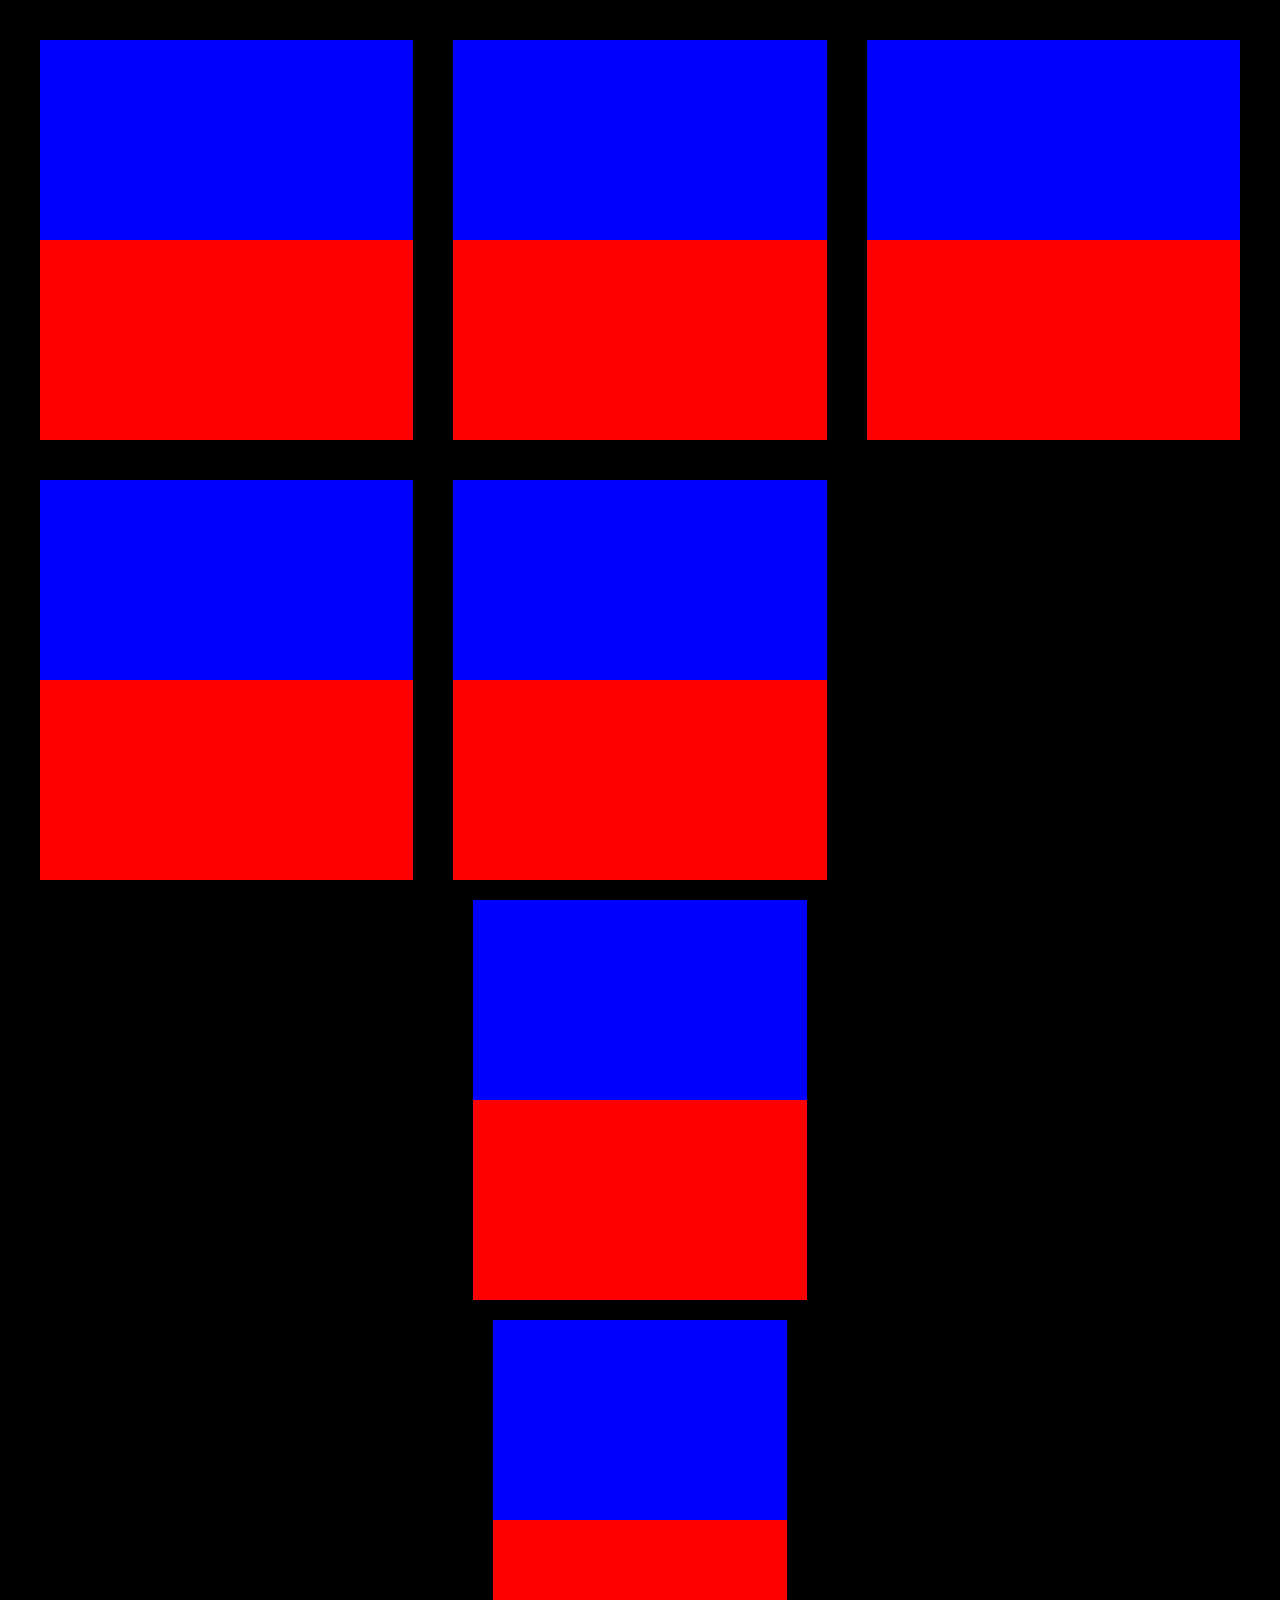
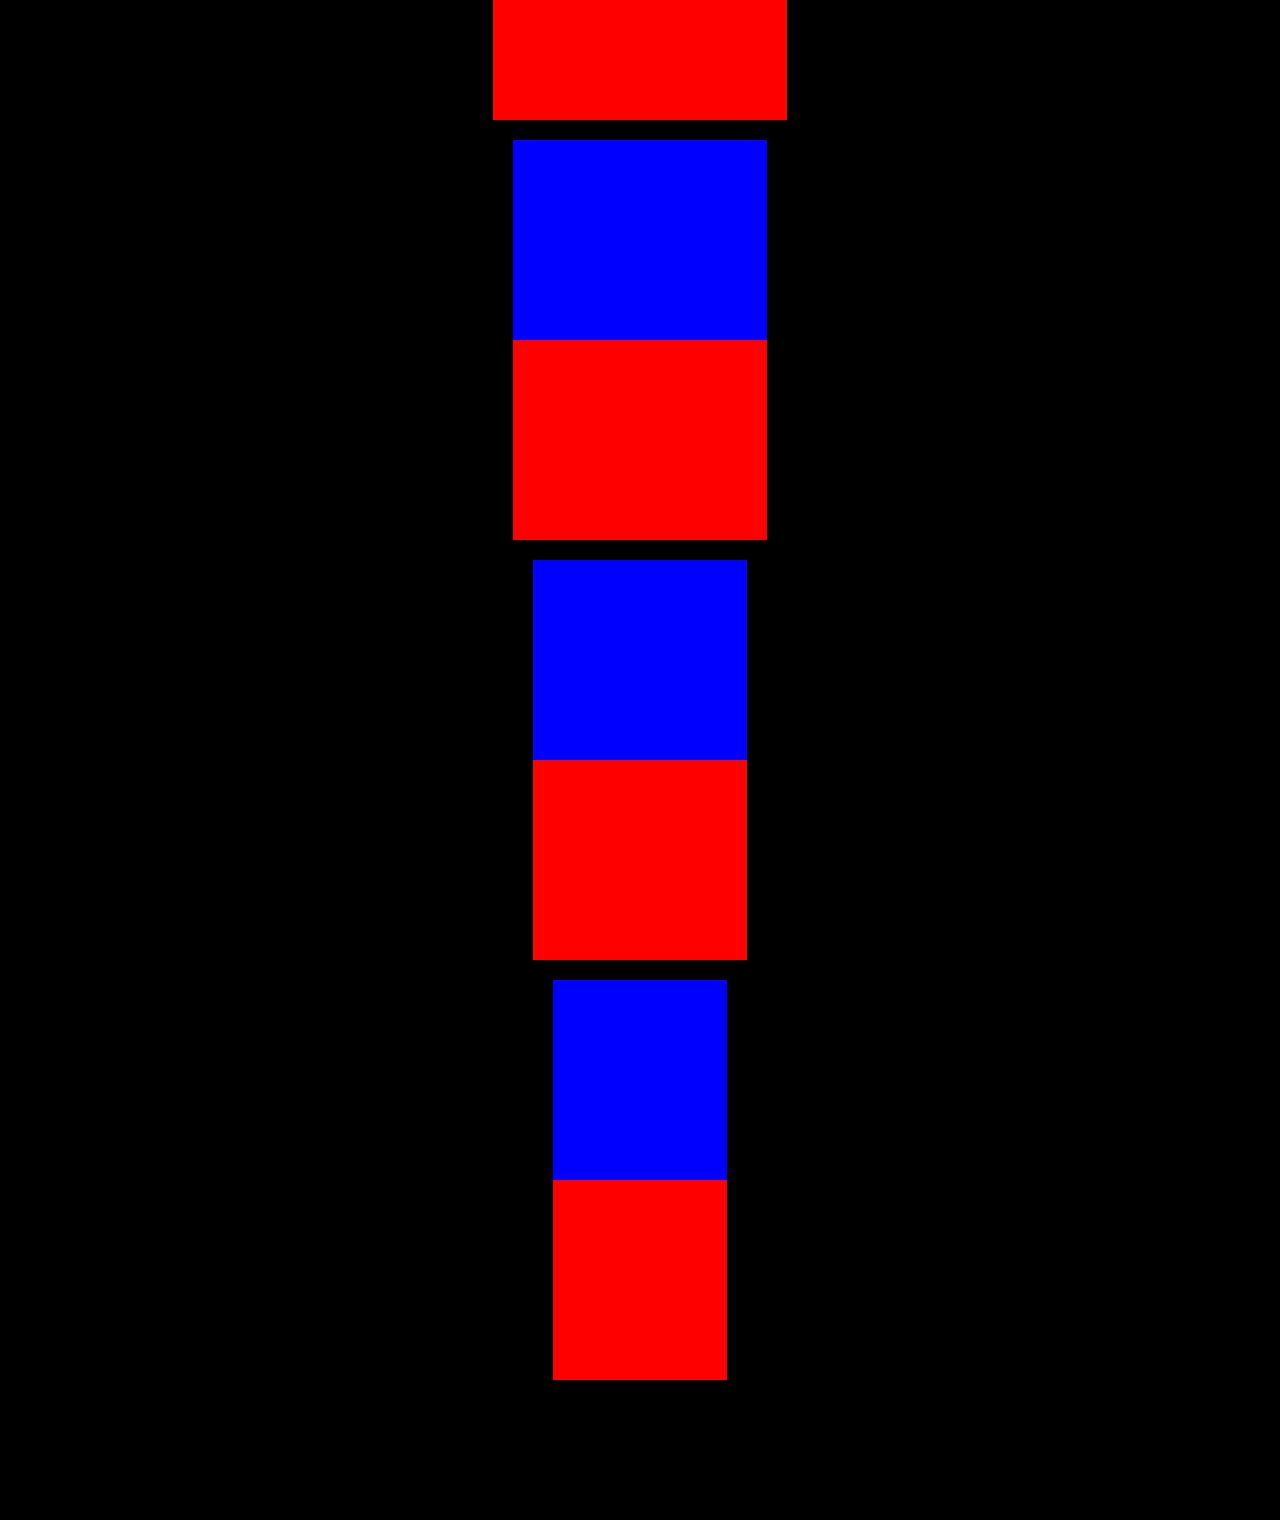
==== index copy.html @ bfc435d6 "new" ====
<!DOCTYPE html>
<html lang="en-US">
<head>
    <meta charset="UTF-8">
    <meta name="viewport" content="width-device-width, initial-scale-1.0">
    <meta https-equiv="X-UA-Compatible" content="ie-edge">

    <link rel="stylesheet" href="./style.css">

<title>FilmStrip</title>

<script type="text/javascript"> src=""</script>
<script type="text/javascript"> src="./script.js" defer</script>
</head>

<body>
  <div class="main-container">
    <div class="grid-item">
            <div class="scene-before">
                <div class="height"></div>
            </div>
            <div class="scene-after">
                <div class="height"></div>
            </div>
    </div>
    <div class="grid-item">
            <div class="scene-before">
                <div class="height"></div>
            </div>
            <div class="scene-after">
                <div class="height"></div>
            </div>
    </div>

    <div class="grid-item">
        <div class="scene-before">
            <div class="height"></div>
        </div>
        <div class="scene-after">
            <div class="height"></div>
        </div>
</div>

<div class="grid-item">
    <div class="scene-before">
        <div class="height"></div>
    </div>
    <div class="scene-after">
        <div class="height"></div>
    </div>
</div>

<div class="grid-item">
    <div class="scene-before">
        <div class="height"></div>
    </div>
    <div class="scene-after">
        <div class="height"></div>
    </div>

    <div class="grid-item">
        <div class="scene-before">
            <div class="height"></div>
        </div>
        <div class="scene-after">
            <div class="height"></div>
        </div>

        <div class="grid-item">
            <div class="scene-before">
                <div class="height"></div>
            </div>
            <div class="scene-after">
                <div class="height"></div>
            </div>

            <div class="grid-item">
                <div class="scene-before">
                    <div class="height"></div>
                </div>
                <div class="scene-after">
                    <div class="height"></div>
                </div>

                <div class="grid-item">
                    <div class="scene-before">
                        <div class="height"></div>
                    </div>
                    <div class="scene-after">
                        <div class="height"></div>
                    </div>

                    <div class="grid-item">
                        <div class="scene-before">
                            <div class="height"></div>
                        </div>
                        <div class="scene-after">
                            <div class="height"></div>
                        </div>
  </div>
   


   
    </body>
    </html>
---- style.css ----
*{
    margin: 0;
    padding: 0;
    box-sizing: border-box;
}

body {
    background-color: white;
    height: 100%;
    font-size: 1.6rem; 

    }
    
    @font-face {
    font-family: "Neue Haas Black";
    src: url('./fonts/neue-haas/NHaasGroteskDSPro-95Blk.woff') format('woff'),
         url('./fonts/neue-haas/NHaasGroteskDSPro-95Blk.woff2') format('woff2');
    font-weight: 400;
    font-style: normal;
    font-display: swap;
    }

html{
    font-size: 10px;
    font-family: 'Courier New', Courier, monospace;
}

.main-container{
    background-color: black;
    height: 100%;
    width: 100%;
    display: grid;
    padding: 20px;
    grid-template-columns: repeat(auto-fit, minmax(186px, 1fr));
}

.grid-item{
    grid-column: span 2;
    
    overflow: auto;
    padding: 20px;
}

.scene-before{
    padding: 20px;
    display: grid;
    grid-template-rows: 1fr 1fr;
    background-color: blue;
}

.scene-after{
    padding: 20px;
    display: grid;
    grid-template-rows: 1fr 1fr;
    background-color: red;
}

.scene-after,
.scene-before{
    height: 20rem;
}

.height{
    height: 50vh;
}

.one{
    background-color: blue;
    overflow: auto;
    height: 50 vh;
}

.two{
    background-color: red;
    overflow: auto;
}
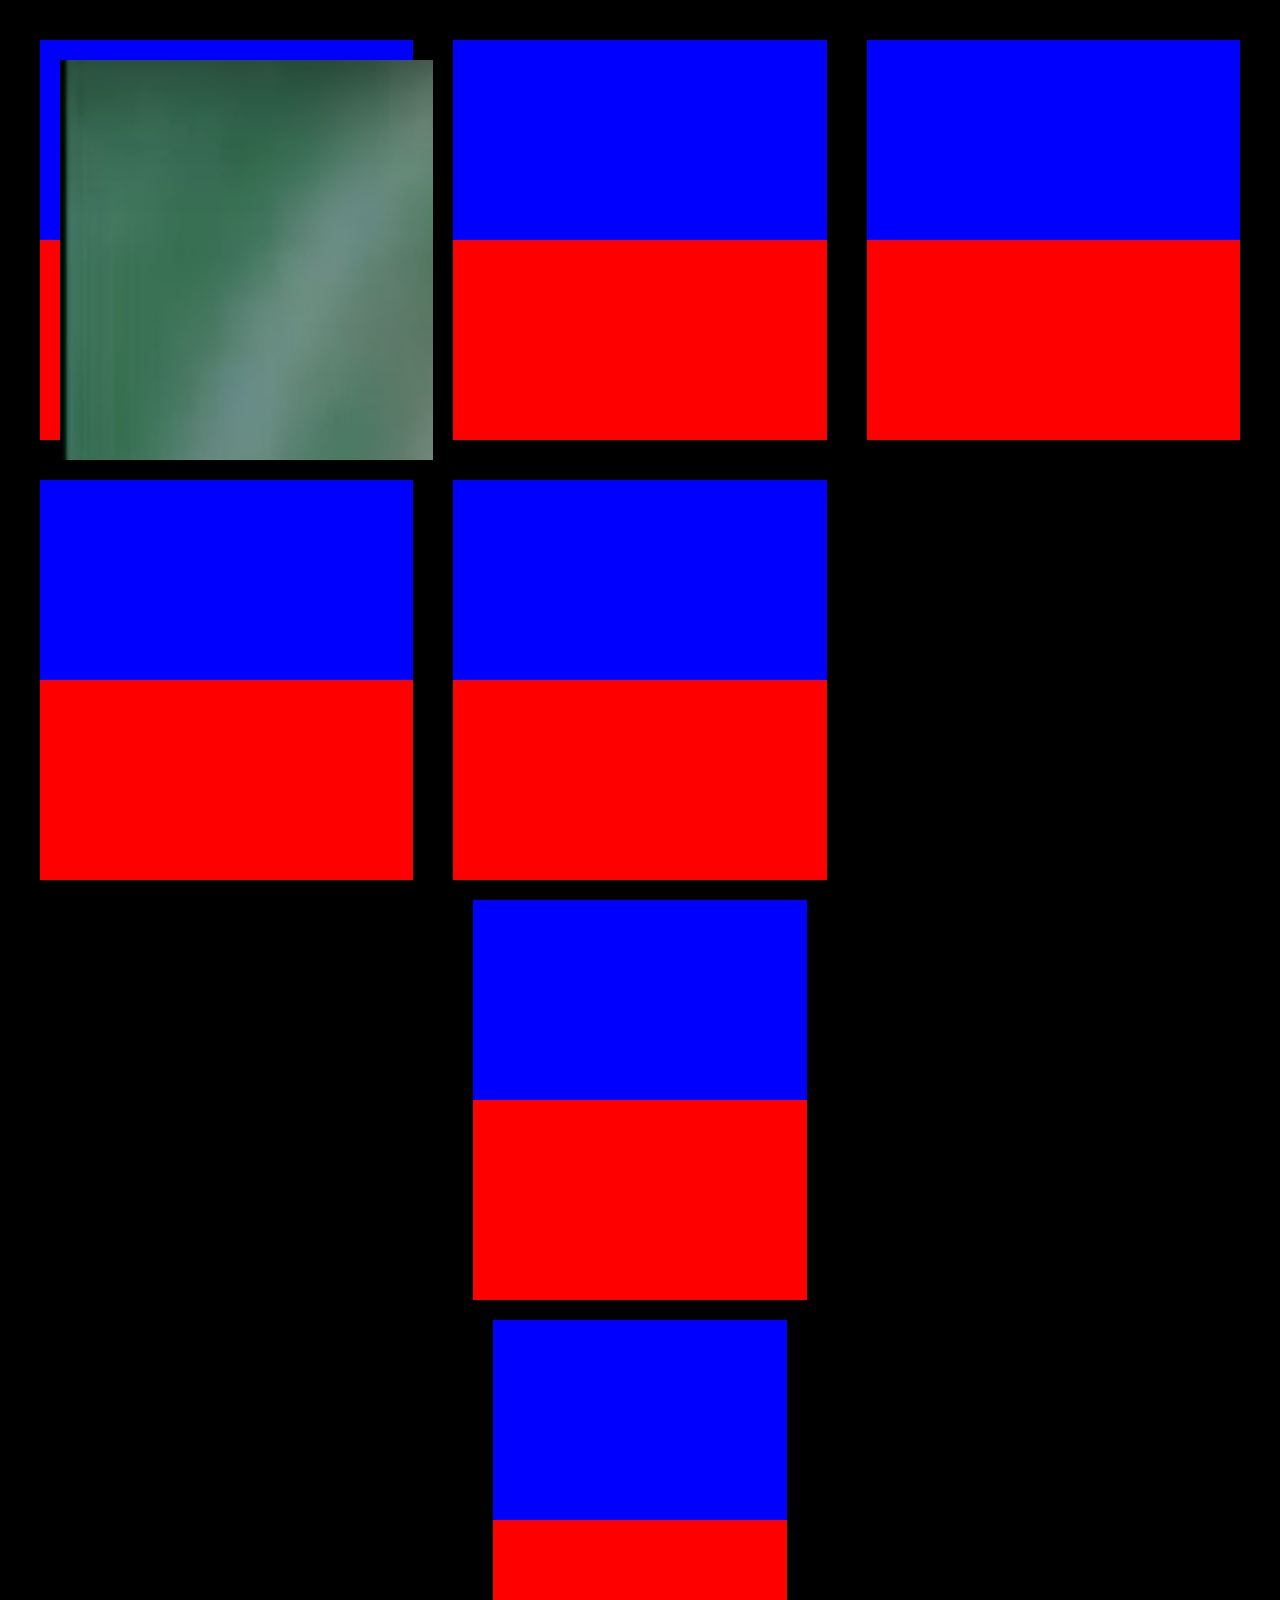
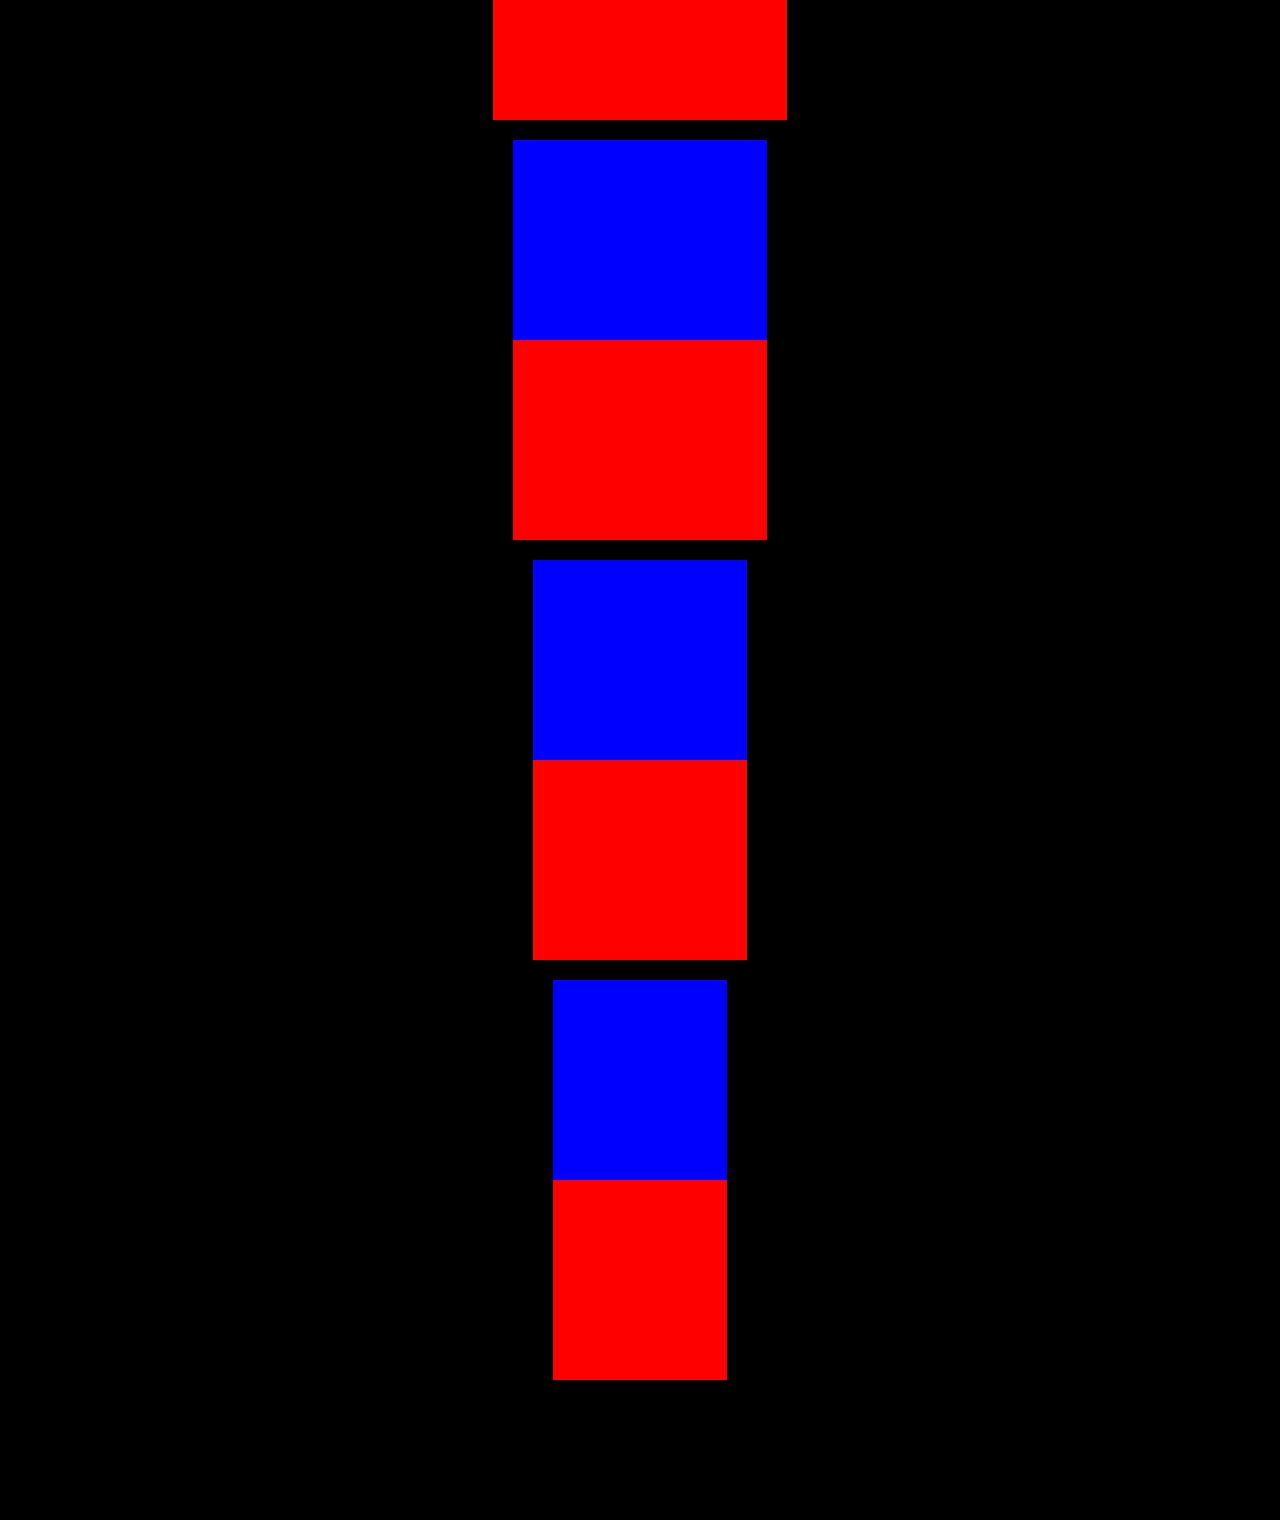
==== commit 6b25f495: "push" ====
--- a/index copy.html
+++ b/index copy.html
@@ -17,7 +17,7 @@
   <div class="main-container">
     <div class="grid-item">
             <div class="scene-before">
-                <div class="height"></div>
+                <div class="height"> <img src="scene.png"></div>
             </div>
             <div class="scene-after">
                 <div class="height"></div>
--- a/style.css
+++ b/style.css
@@ -64,13 +64,6 @@
     height: 50vh;
 }
 
-.one{
-    background-color: blue;
-    overflow: auto;
-    height: 50 vh;
+img{
+    display: inline-block;
 }
-
-.two{
-    background-color: red;
-    overflow: auto;
-}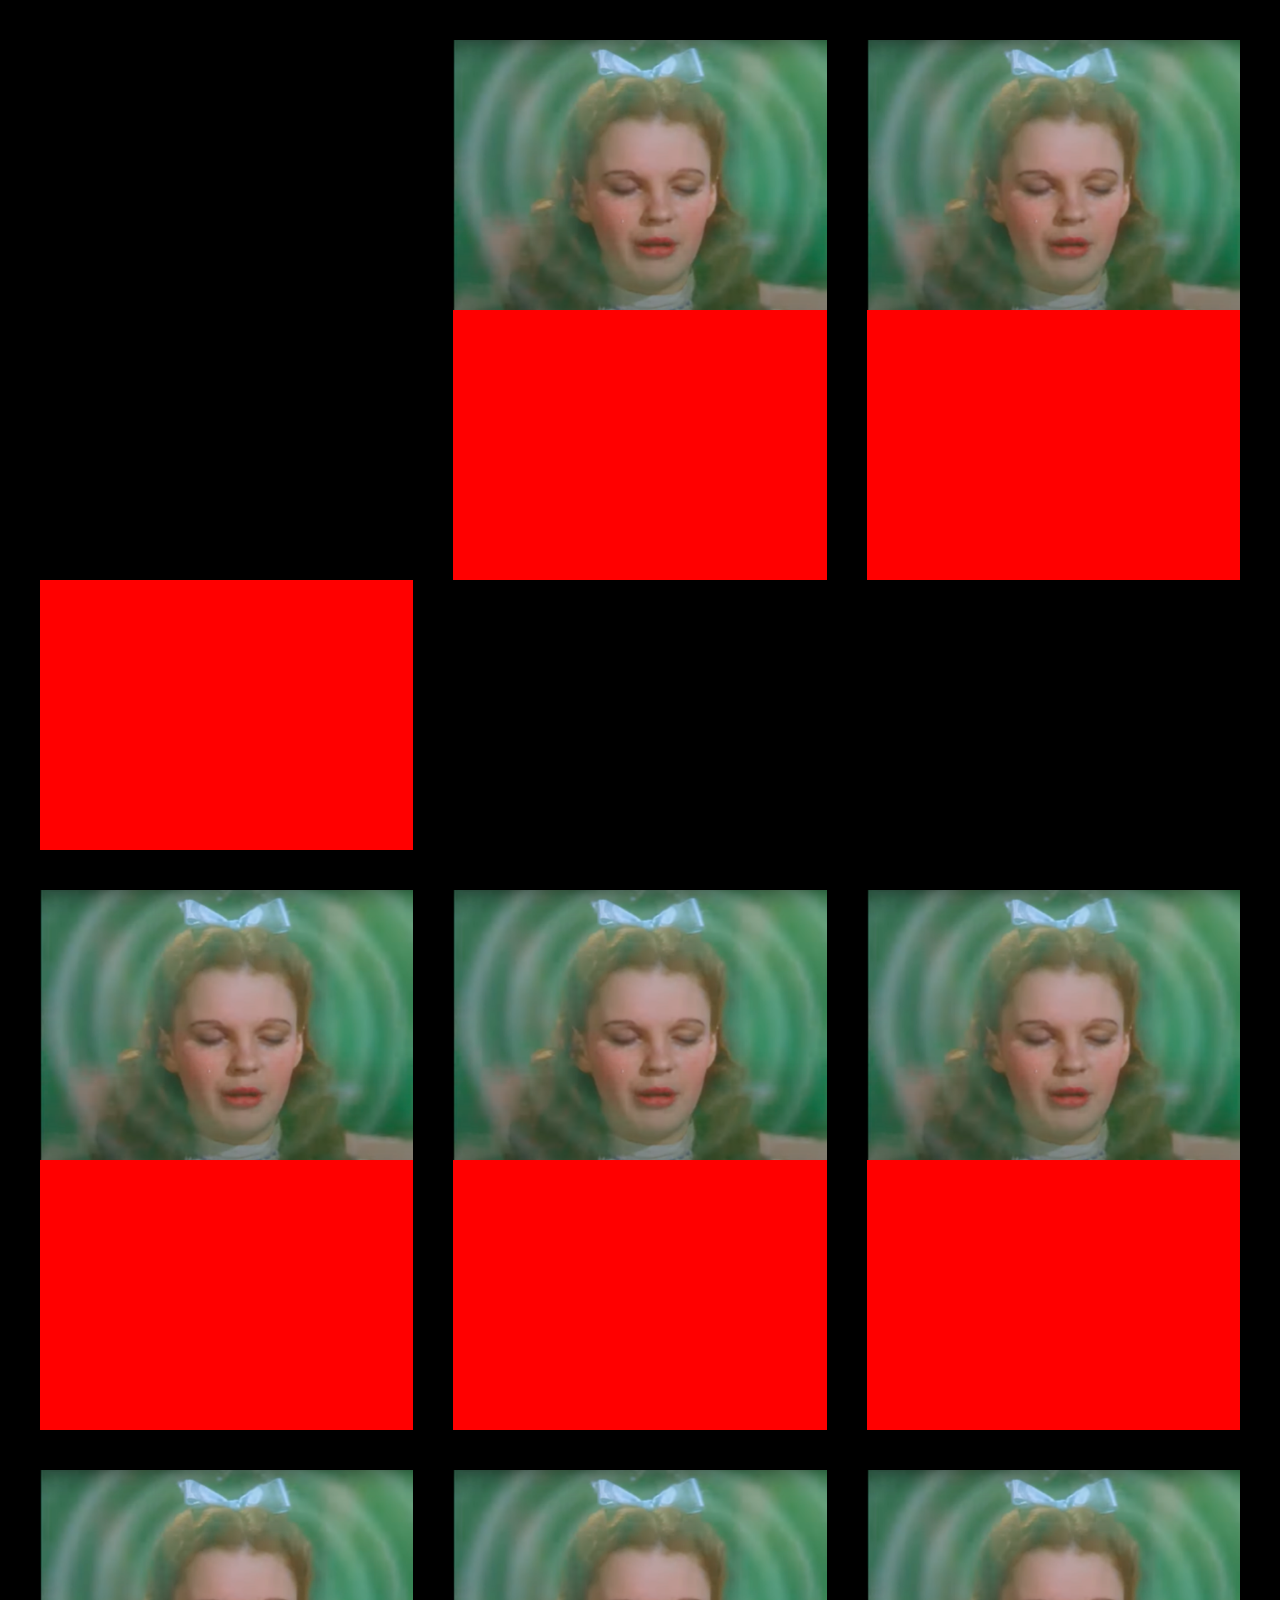
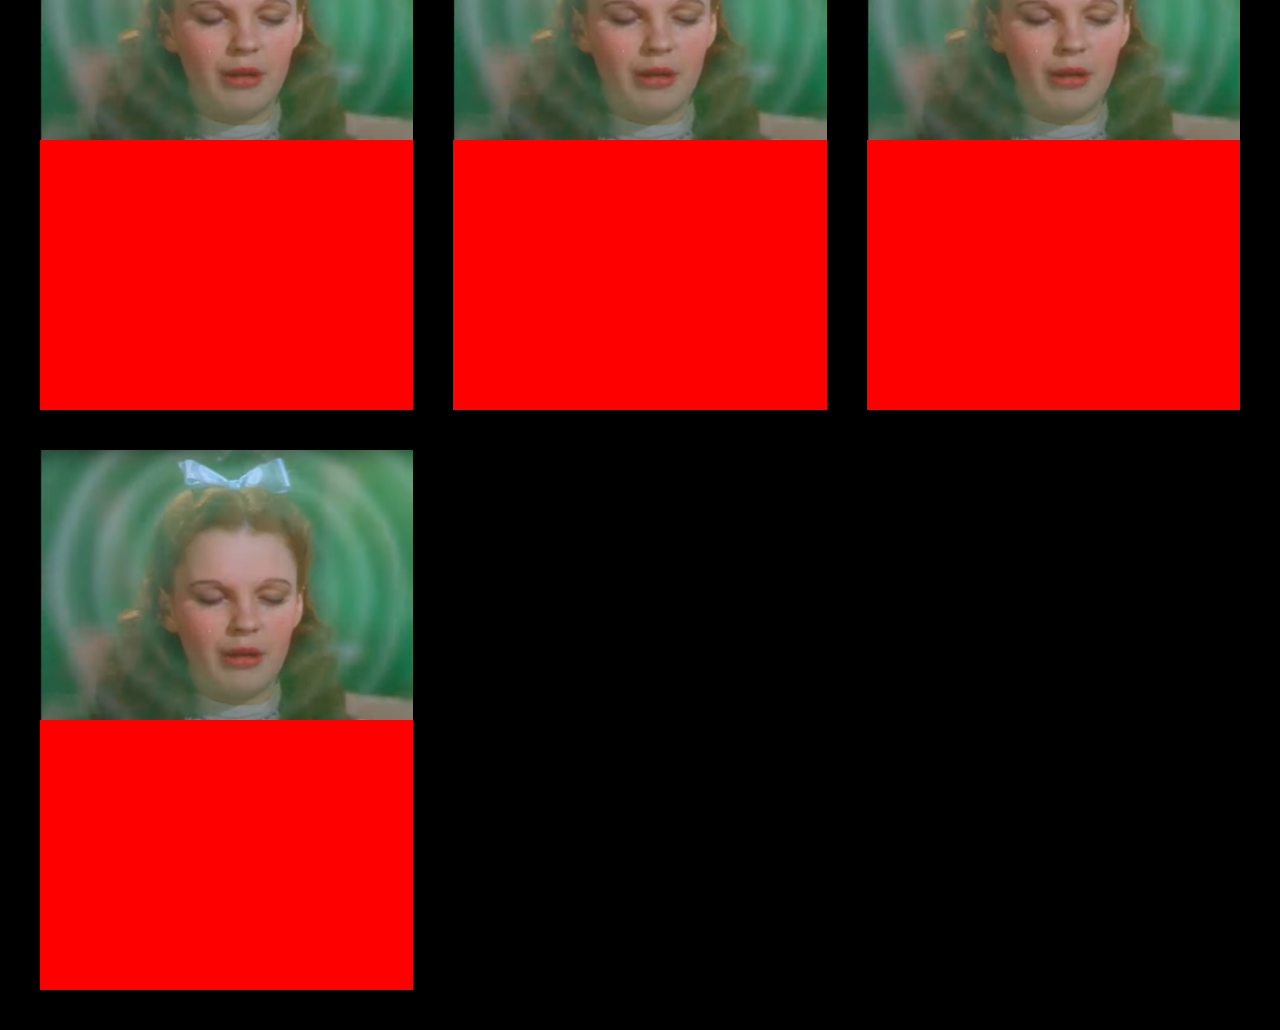
==== commit 10c701ed: "push" ====
--- a/index copy.html
+++ b/index copy.html
@@ -16,8 +16,8 @@
 <body>
   <div class="main-container">
     <div class="grid-item">
-            <div class="scene-before">
-                <div class="height"> <img src="scene.png"></div>
+            <div class="scene-before-1">
+                <div class="height"></div>
             </div>
             <div class="scene-after">
                 <div class="height"></div>
@@ -57,48 +57,52 @@
     <div class="scene-after">
         <div class="height"></div>
     </div>
+</div>
 
-    <div class="grid-item">
-        <div class="scene-before">
-            <div class="height"></div>
-        </div>
-        <div class="scene-after">
-            <div class="height"></div>
-        </div>
+<div class="grid-item">
+    <div class="scene-before">
+        <div class="height"></div>
+    </div>
+    <div class="scene-after">
+        <div class="height"></div>
+    </div>
+</div>
 
-        <div class="grid-item">
-            <div class="scene-before">
-                <div class="height"></div>
-            </div>
-            <div class="scene-after">
-                <div class="height"></div>
-            </div>
+<div class="grid-item">
+    <div class="scene-before">
+        <div class="height"></div>
+    </div>
+    <div class="scene-after">
+        <div class="height"></div>
+    </div>
+</div>
 
-            <div class="grid-item">
-                <div class="scene-before">
-                    <div class="height"></div>
-                </div>
-                <div class="scene-after">
-                    <div class="height"></div>
-                </div>
+<div class="grid-item">
+    <div class="scene-before">
+        <div class="height"></div>
+    </div>
+    <div class="scene-after">
+        <div class="height"></div>
+    </div>
+</div>
 
-                <div class="grid-item">
-                    <div class="scene-before">
-                        <div class="height"></div>
-                    </div>
-                    <div class="scene-after">
-                        <div class="height"></div>
-                    </div>
+<div class="grid-item">
+    <div class="scene-before">
+        <div class="height"></div>
+    </div>
+    <div class="scene-after">
+        <div class="height"></div>
+    </div>
+</div>
 
-                    <div class="grid-item">
-                        <div class="scene-before">
-                            <div class="height"></div>
-                        </div>
-                        <div class="scene-after">
-                            <div class="height"></div>
-                        </div>
-  </div>
-   
+<div class="grid-item">
+    <div class="scene-before">
+        <div class="height"></div>
+    </div>
+    <div class="scene-after">
+        <div class="height"></div>
+    </div>
+</div>
 
 
    
--- a/style.css
+++ b/style.css
@@ -31,19 +31,20 @@
     width: 100%;
     display: grid;
     padding: 20px;
-    grid-template-columns: repeat(auto-fit, minmax(186px, 1fr));
+    grid-template-columns: repeat(auto-fit, minmax(200px, 1fr));
 }
 
 .grid-item{
     grid-column: span 2;
-    
     overflow: auto;
     padding: 20px;
 }
 
-.scene-before{
+.scene-before {
     padding: 20px;
     display: grid;
+    background-image: url("scene.png");
+    background-size: cover;
     grid-template-rows: 1fr 1fr;
     background-color: blue;
 }
@@ -57,13 +58,14 @@
 
 .scene-after,
 .scene-before{
-    height: 20rem;
+    height: 30vh;
 }
 
 .height{
-    height: 50vh;
+    height: 60vh;
 }
 
 img{
+
     display: inline-block;
 }
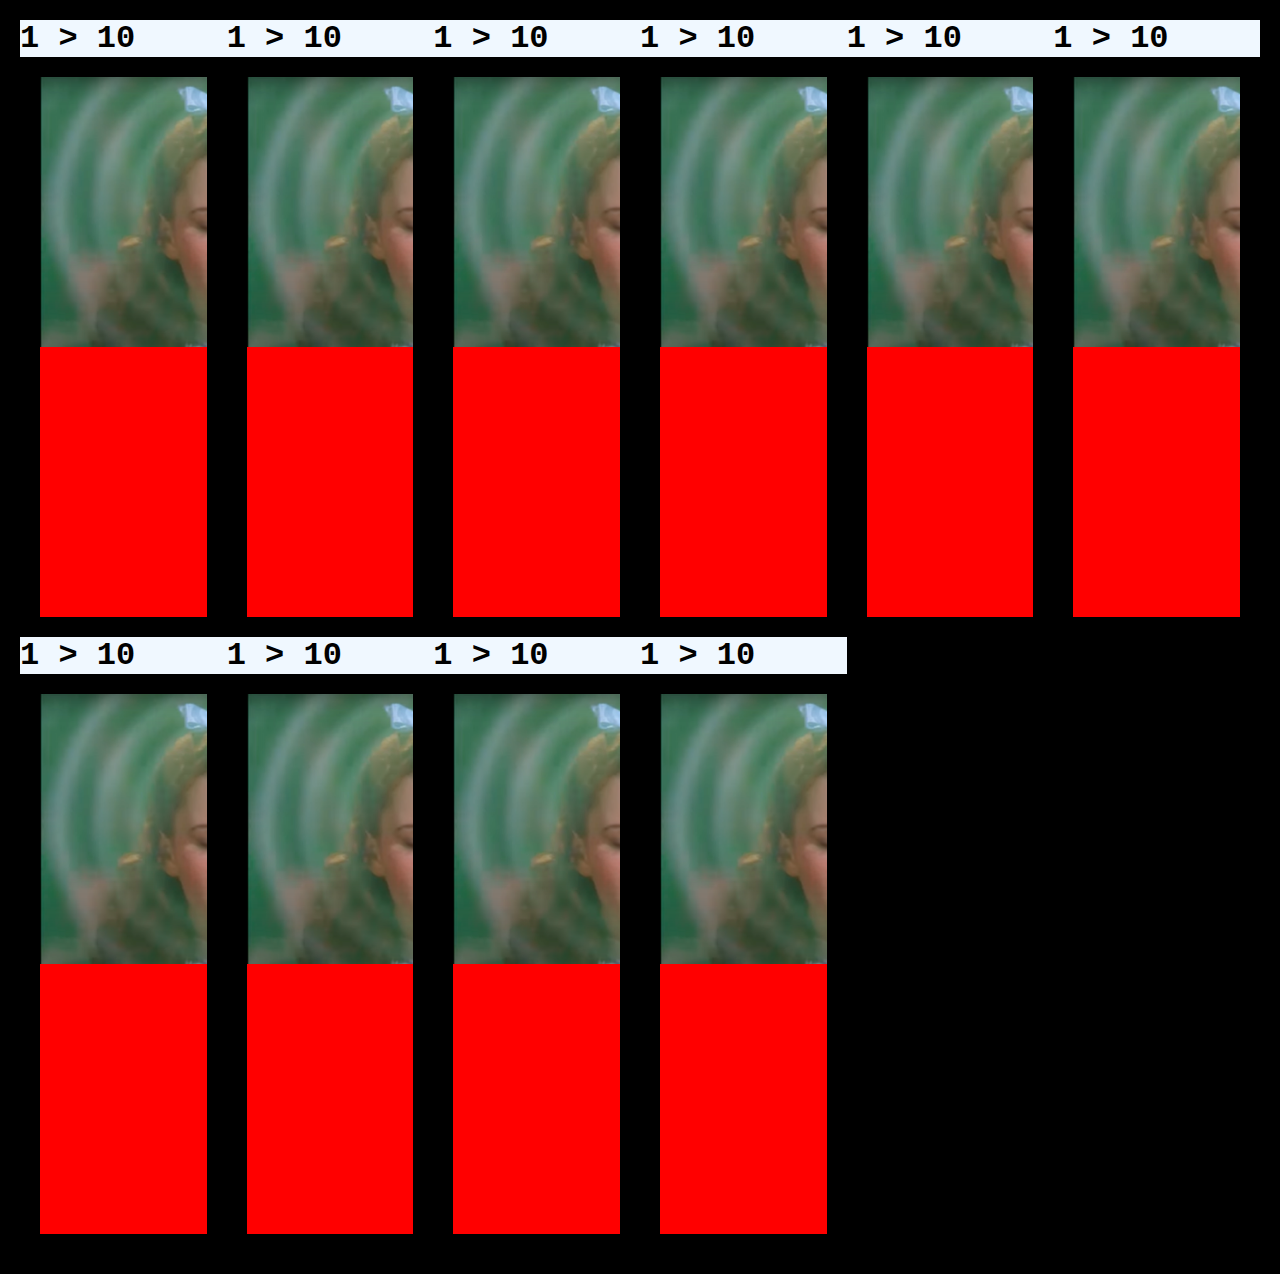
==== commit e1865f70: "again" ====
--- a/index copy.html
+++ b/index copy.html
@@ -15,14 +15,8 @@
 
 <body>
   <div class="main-container">
-    <div class="grid-item">
-            <div class="scene-before-1">
-                <div class="height"></div>
-            </div>
-            <div class="scene-after">
-                <div class="height"></div>
-            </div>
-    </div>
+    <div class="grid-header"> 
+        <h1>1 > 10</h1>
     <div class="grid-item">
             <div class="scene-before">
                 <div class="height"></div>
@@ -31,80 +25,119 @@
                 <div class="height"></div>
             </div>
     </div>
+    </div>
 
+    <div class="grid-header"> 
+        <h1>1 > 10</h1>
     <div class="grid-item">
-        <div class="scene-before">
-            <div class="height"></div>
-        </div>
-        <div class="scene-after">
-            <div class="height"></div>
-        </div>
-</div>
+            <div class="scene-before">
+                <div class="height"></div>
+            </div>
+            <div class="scene-after">
+                <div class="height"></div>
+            </div>
+    </div>
+    </div>
 
-<div class="grid-item">
-    <div class="scene-before">
-        <div class="height"></div>
+    <div class="grid-header"> 
+        <h1>1 > 10</h1>
+    <div class="grid-item">
+            <div class="scene-before">
+                <div class="height"></div>
+            </div>
+            <div class="scene-after">
+                <div class="height"></div>
+            </div>
     </div>
-    <div class="scene-after">
-        <div class="height"></div>
     </div>
-</div>
 
-<div class="grid-item">
-    <div class="scene-before">
-        <div class="height"></div>
+    <div class="grid-header"> 
+        <h1>1 > 10</h1>
+    <div class="grid-item">
+            <div class="scene-before">
+                <div class="height"></div>
+            </div>
+            <div class="scene-after">
+                <div class="height"></div>
+            </div>
     </div>
-    <div class="scene-after">
-        <div class="height"></div>
     </div>
-</div>
 
-<div class="grid-item">
-    <div class="scene-before">
-        <div class="height"></div>
+    <div class="grid-header"> 
+        <h1>1 > 10</h1>
+    <div class="grid-item">
+            <div class="scene-before">
+                <div class="height"></div>
+            </div>
+            <div class="scene-after">
+                <div class="height"></div>
+            </div>
     </div>
-    <div class="scene-after">
-        <div class="height"></div>
     </div>
-</div>
 
-<div class="grid-item">
-    <div class="scene-before">
-        <div class="height"></div>
+    <div class="grid-header"> 
+        <h1>1 > 10</h1>
+    <div class="grid-item">
+            <div class="scene-before">
+                <div class="height"></div>
+            </div>
+            <div class="scene-after">
+                <div class="height"></div>
+            </div>
     </div>
-    <div class="scene-after">
-        <div class="height"></div>
     </div>
-</div>
 
-<div class="grid-item">
-    <div class="scene-before">
-        <div class="height"></div>
+    <div class="grid-header"> 
+        <h1>1 > 10</h1>
+    <div class="grid-item">
+            <div class="scene-before">
+                <div class="height"></div>
+            </div>
+            <div class="scene-after">
+                <div class="height"></div>
+            </div>
     </div>
-    <div class="scene-after">
-        <div class="height"></div>
     </div>
-</div>
 
-<div class="grid-item">
-    <div class="scene-before">
-        <div class="height"></div>
+    <div class="grid-header"> 
+        <h1>1 > 10</h1>
+    <div class="grid-item">
+            <div class="scene-before">
+                <div class="height"></div>
+            </div>
+            <div class="scene-after">
+                <div class="height"></div>
+            </div>
     </div>
-    <div class="scene-after">
-        <div class="height"></div>
     </div>
-</div>
 
-<div class="grid-item">
-    <div class="scene-before">
-        <div class="height"></div>
+    <div class="grid-header"> 
+        <h1>1 > 10</h1>
+    <div class="grid-item">
+            <div class="scene-before">
+                <div class="height"></div>
+            </div>
+            <div class="scene-after">
+                <div class="height"></div>
+            </div>
     </div>
-    <div class="scene-after">
-        <div class="height"></div>
     </div>
-</div>
+
+    <div class="grid-header"> 
+        <h1>1 > 10</h1>
+    <div class="grid-item">
+            <div class="scene-before">
+                <div class="height"></div>
+            </div>
+            <div class="scene-after">
+                <div class="height"></div>
+            </div>
+    </div>
+    </div>
+
 
 
    
+   
     </body>
     </html>
--- a/style.css
+++ b/style.css
@@ -8,7 +8,6 @@
     background-color: white;
     height: 100%;
     font-size: 1.6rem; 
-
     }
     
     @font-face {
@@ -25,6 +24,10 @@
     font-family: 'Courier New', Courier, monospace;
 }
 
+h1{
+    background-color: aliceblue;
+}
+
 .main-container{
     background-color: black;
     height: 100%;
@@ -35,13 +38,13 @@
 }
 
 .grid-item{
-    grid-column: span 2;
+    grid-column: span 3;
     overflow: auto;
     padding: 20px;
 }
 
 .scene-before {
-    padding: 20px;
+    padding: 30px;
     display: grid;
     background-image: url("scene.png");
     background-size: cover;
@@ -50,7 +53,7 @@
 }
 
 .scene-after{
-    padding: 20px;
+    padding: 30px;
     display: grid;
     grid-template-rows: 1fr 1fr;
     background-color: red;
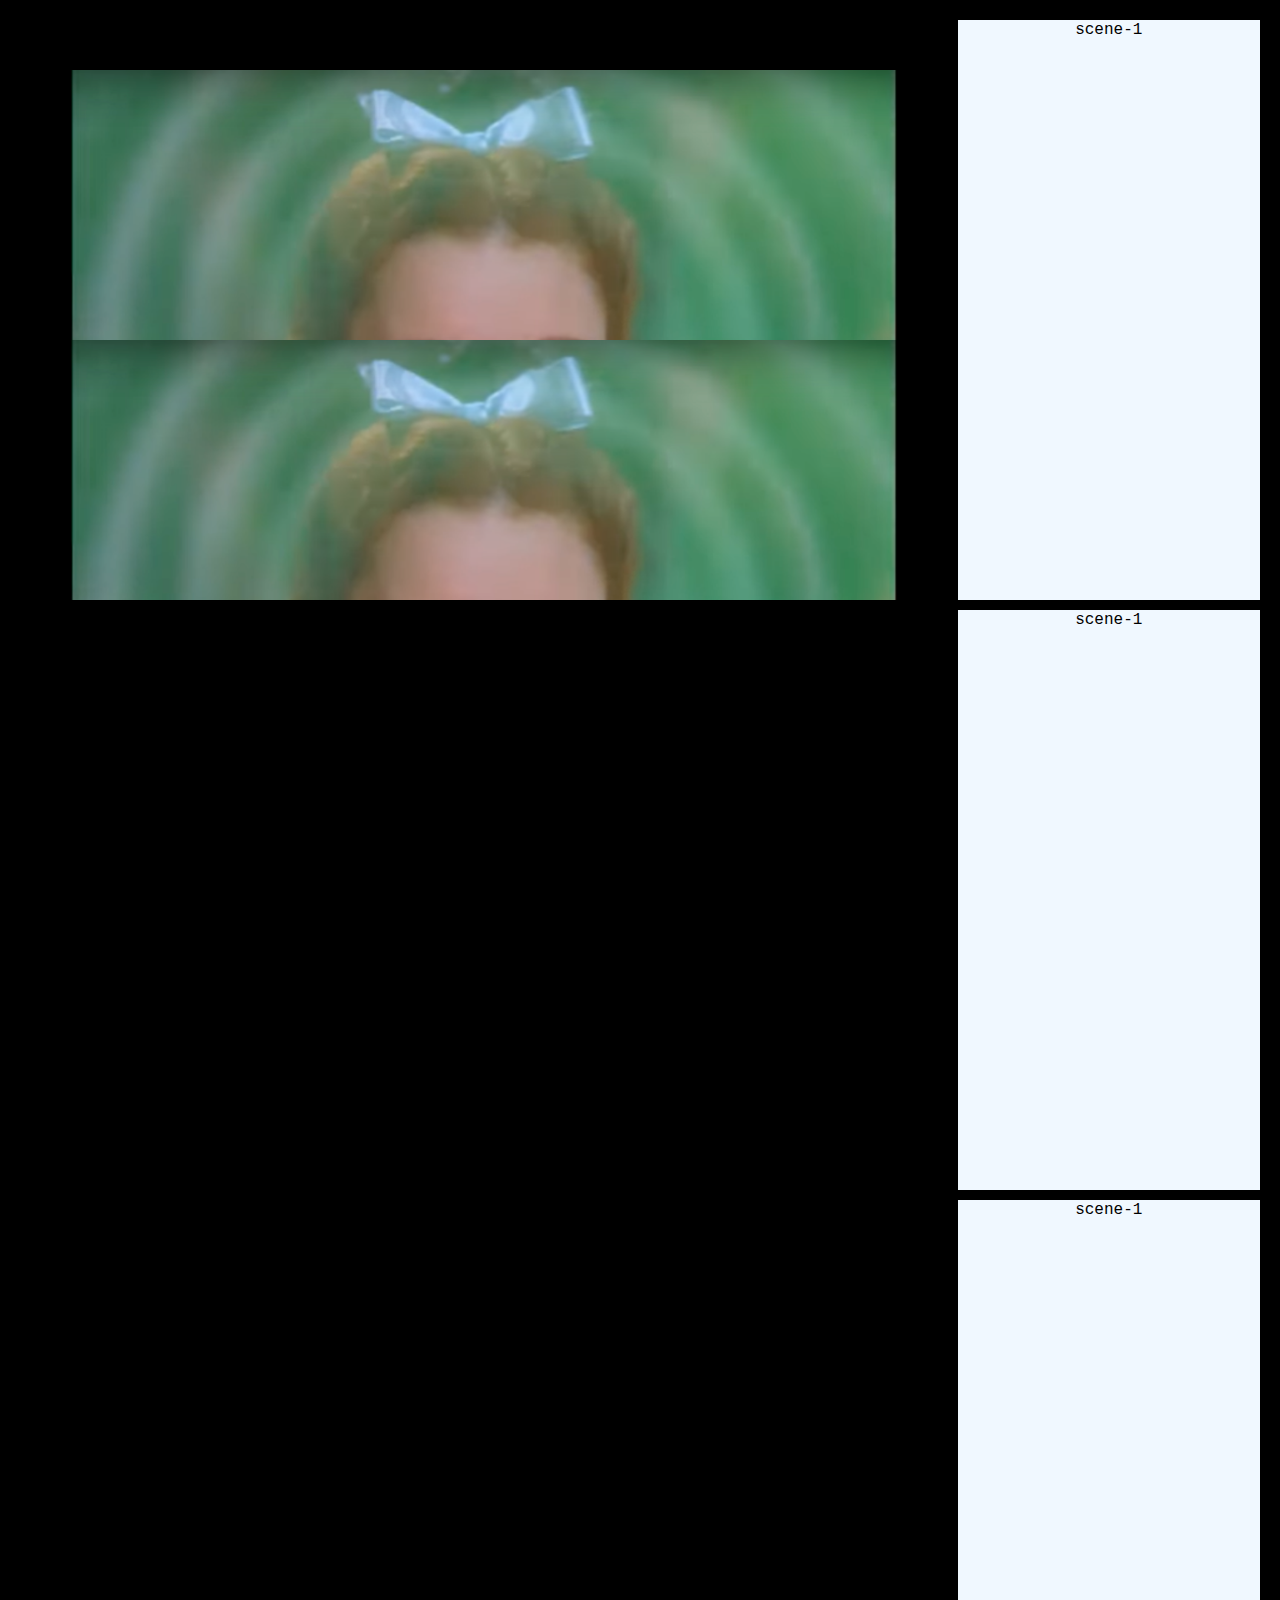
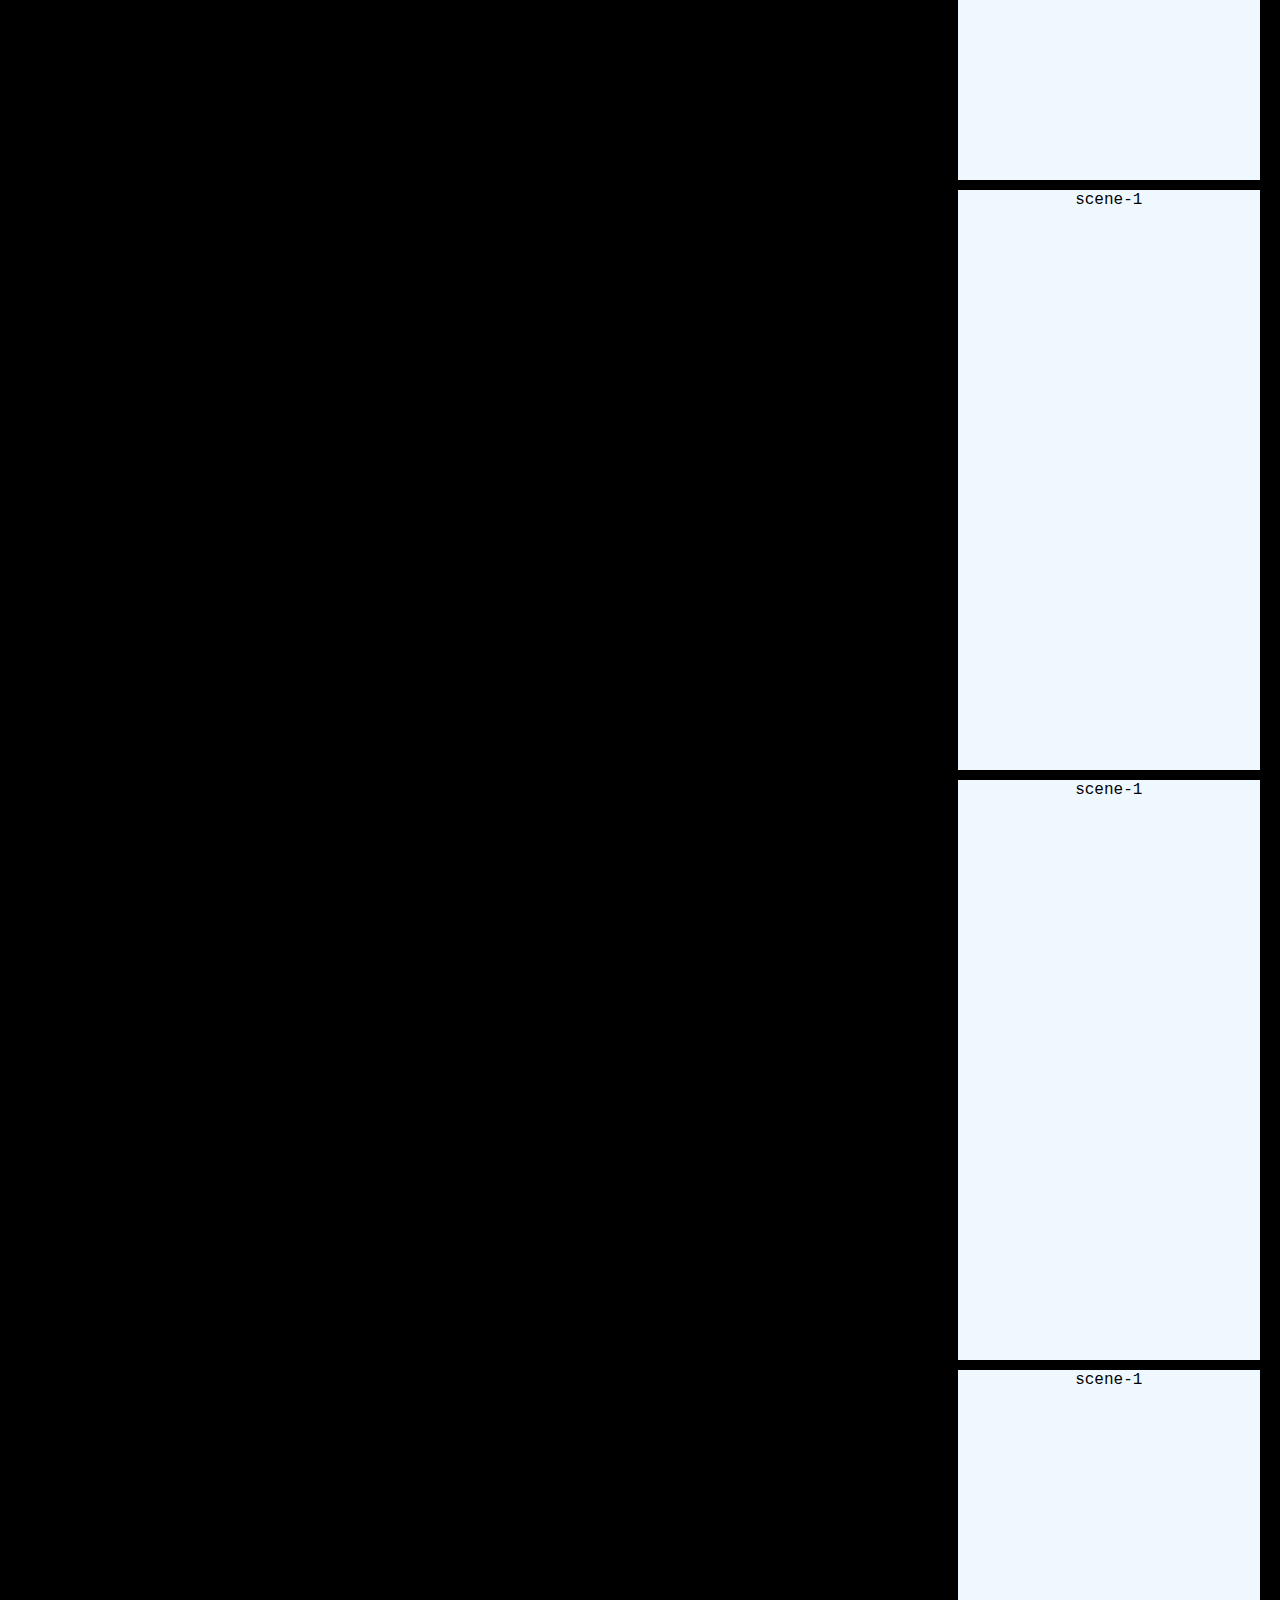
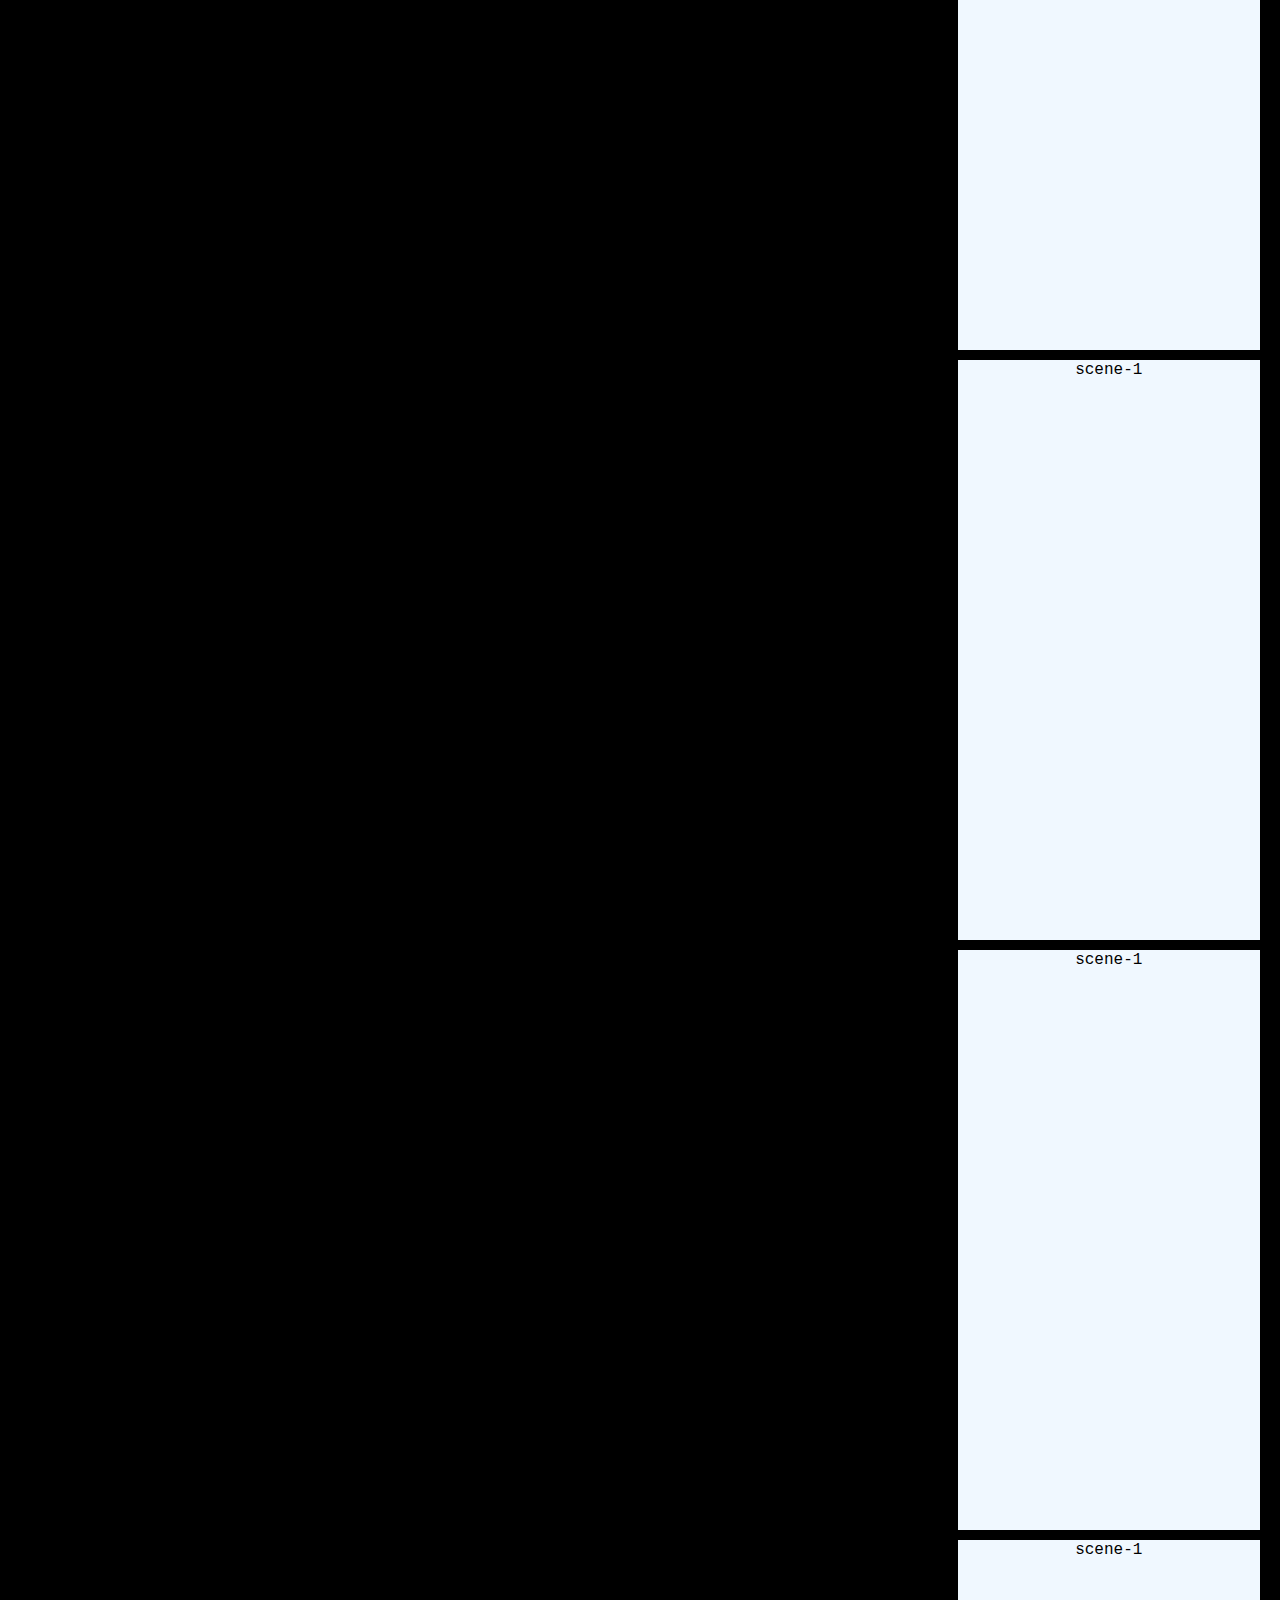
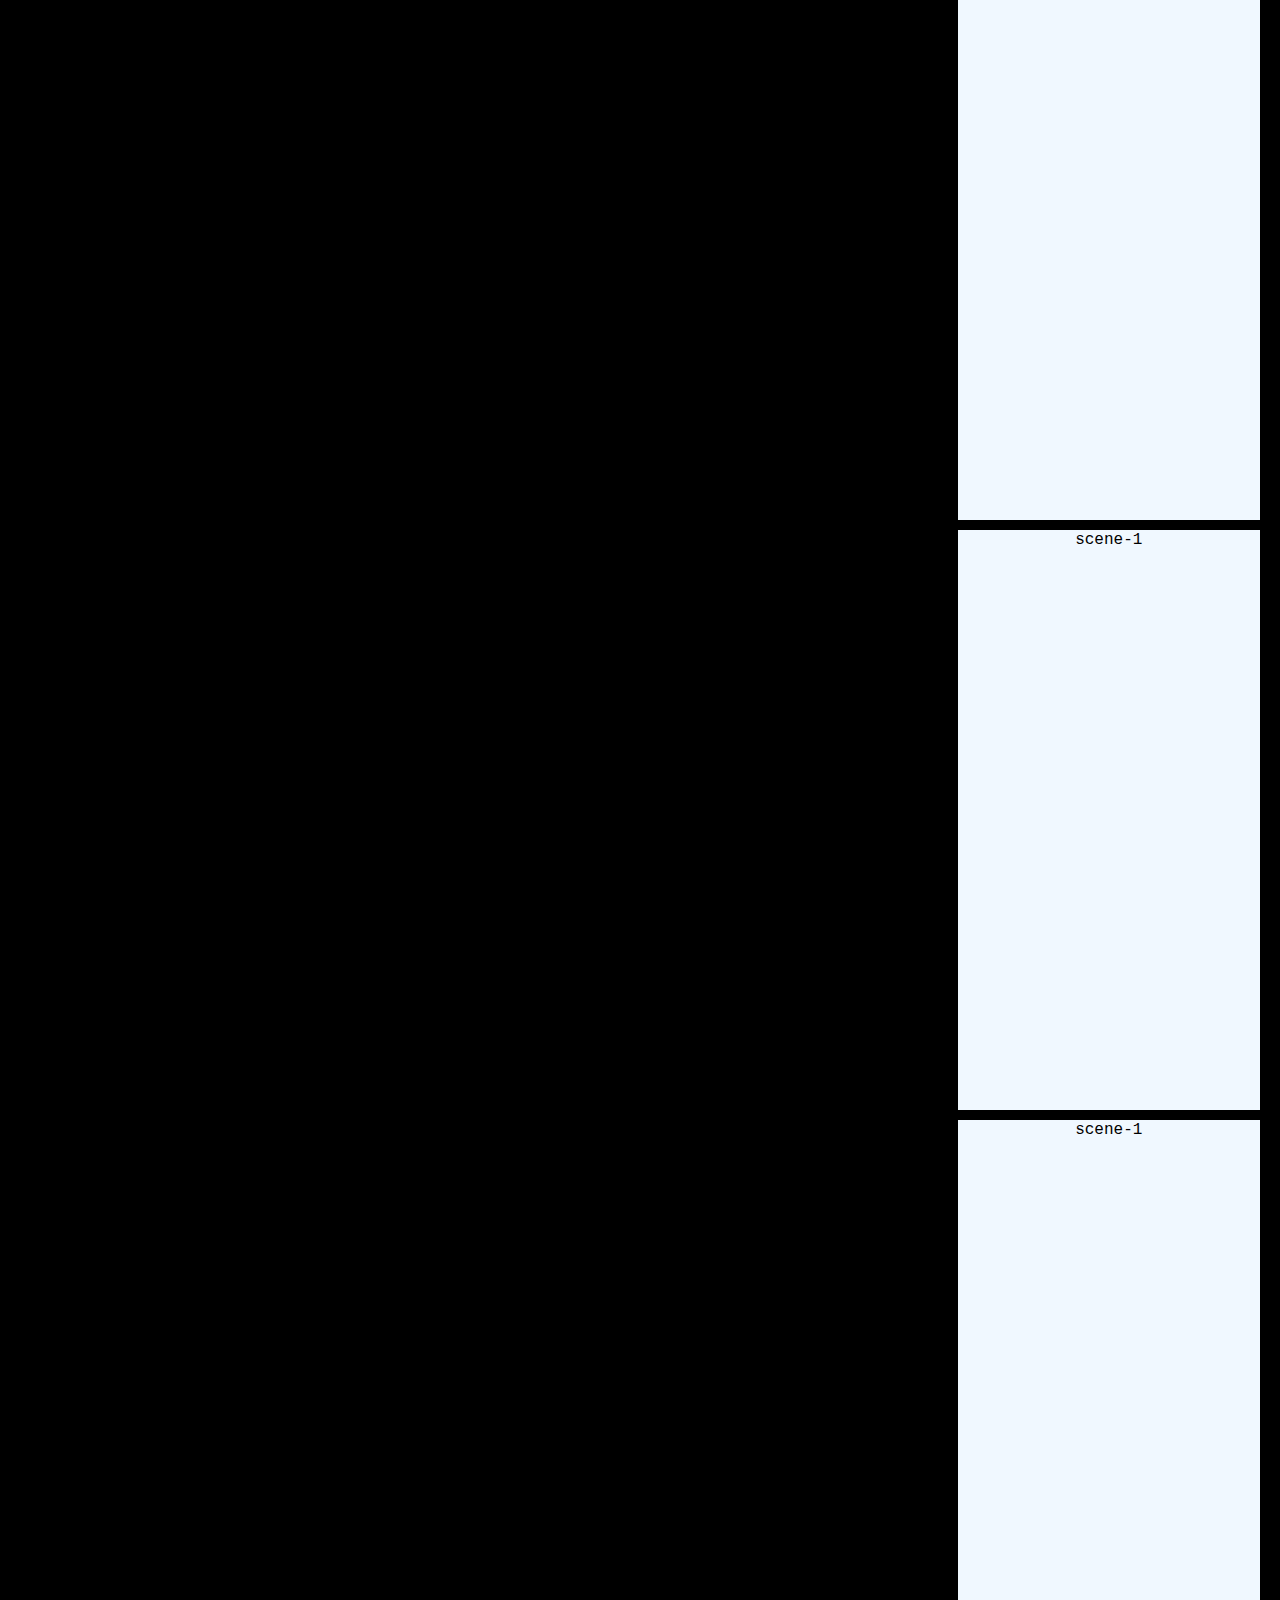
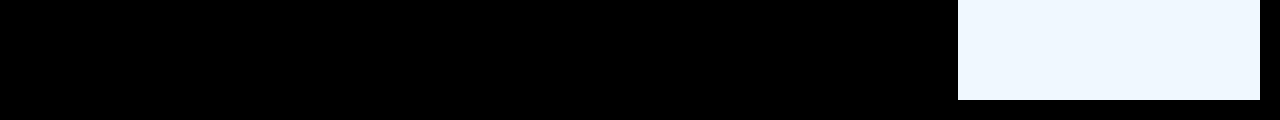
==== commit 31763f95: "update" ====
--- a/index copy.html
+++ b/index copy.html
@@ -15,127 +15,118 @@
 
 <body>
   <div class="main-container">
-    <div class="grid-header"> 
-        <h1>1 > 10</h1>
+
     <div class="grid-item">
-            <div class="scene-before">
+            <div class="scene-before"> <img src="./scene.png">
                 <div class="height"></div>
             </div>
-            <div class="scene-after">
+            <div class="scene-after"> <img src="./scene.png">
                 <div class="height"></div>
             </div>
     </div>
+ <div class="info"> scene-1</div>
+
+ <div class="grid-item">
+    <div class="scene-before">
+        <div class="height"></div>
     </div>
+    <div class="scene-after">
+        <div class="height"></div>
+    </div>
+</div>
+<div class="info"> scene-1</div>
 
-    <div class="grid-header"> 
-        <h1>1 > 10</h1>
-    <div class="grid-item">
-            <div class="scene-before">
-                <div class="height"></div>
-            </div>
-            <div class="scene-after">
-                <div class="height"></div>
-            </div>
+<div class="grid-item">
+    <div class="scene-before">
+        <div class="height"></div>
     </div>
+    <div class="scene-after">
+        <div class="height"></div>
     </div>
+</div>
+<div class="info"> scene-1</div>
 
-    <div class="grid-header"> 
-        <h1>1 > 10</h1>
-    <div class="grid-item">
-            <div class="scene-before">
-                <div class="height"></div>
-            </div>
-            <div class="scene-after">
-                <div class="height"></div>
-            </div>
+<div class="grid-item">
+    <div class="scene-before">
+        <div class="height"></div>
     </div>
+    <div class="scene-after">
+        <div class="height"></div>
     </div>
+</div>
+<div class="info"> scene-1</div>
 
-    <div class="grid-header"> 
-        <h1>1 > 10</h1>
-    <div class="grid-item">
-            <div class="scene-before">
-                <div class="height"></div>
-            </div>
-            <div class="scene-after">
-                <div class="height"></div>
-            </div>
+<div class="grid-item">
+    <div class="scene-before">
+        <div class="height"></div>
     </div>
+    <div class="scene-after">
+        <div class="height"></div>
     </div>
+</div>
+<div class="info"> scene-1</div>
 
-    <div class="grid-header"> 
-        <h1>1 > 10</h1>
-    <div class="grid-item">
-            <div class="scene-before">
-                <div class="height"></div>
-            </div>
-            <div class="scene-after">
-                <div class="height"></div>
-            </div>
+<div class="grid-item">
+    <div class="scene-before">
+        <div class="height"></div>
     </div>
+    <div class="scene-after">
+        <div class="height"></div>
     </div>
+</div>
+<div class="info"> scene-1</div>
 
-    <div class="grid-header"> 
-        <h1>1 > 10</h1>
-    <div class="grid-item">
-            <div class="scene-before">
-                <div class="height"></div>
-            </div>
-            <div class="scene-after">
-                <div class="height"></div>
-            </div>
+<div class="grid-item">
+    <div class="scene-before">
+        <div class="height"></div>
     </div>
+    <div class="scene-after">
+        <div class="height"></div>
     </div>
+</div>
+<div class="info"> scene-1</div>
 
-    <div class="grid-header"> 
-        <h1>1 > 10</h1>
-    <div class="grid-item">
-            <div class="scene-before">
-                <div class="height"></div>
-            </div>
-            <div class="scene-after">
-                <div class="height"></div>
-            </div>
+<div class="grid-item">
+    <div class="scene-before">
+        <div class="height"></div>
     </div>
+    <div class="scene-after">
+        <div class="height"></div>
     </div>
+</div>
+<div class="info"> scene-1</div>
 
-    <div class="grid-header"> 
-        <h1>1 > 10</h1>
-    <div class="grid-item">
-            <div class="scene-before">
-                <div class="height"></div>
-            </div>
-            <div class="scene-after">
-                <div class="height"></div>
-            </div>
+<div class="grid-item">
+    <div class="scene-before">
+        <div class="height"></div>
     </div>
+    <div class="scene-after">
+        <div class="height"></div>
     </div>
+</div>
+<div class="info"> scene-1</div>
 
-    <div class="grid-header"> 
-        <h1>1 > 10</h1>
-    <div class="grid-item">
-            <div class="scene-before">
-                <div class="height"></div>
-            </div>
-            <div class="scene-after">
-                <div class="height"></div>
-            </div>
+<div class="grid-item">
+    <div class="scene-before"> 
+        <div class="height"></div>
     </div>
+    <div class="scene-after">
+        <div class="height"></div>
     </div>
+</div>
+<div class="info"> scene-1</div>
 
-    <div class="grid-header"> 
-        <h1>1 > 10</h1>
-    <div class="grid-item">
-            <div class="scene-before">
-                <div class="height"></div>
-            </div>
-            <div class="scene-after">
-                <div class="height"></div>
-            </div>
+<div class="grid-item">
+    <div class="scene-before">
+        <div class="height"></div>
     </div>
+    <div class="scene-after">
+        <div class="height"></div>
     </div>
+</div>
+<div class="info"> scene-1</div>
 
-
+  
 
    
    
--- a/style.css
+++ b/style.css
@@ -35,6 +35,8 @@
     display: grid;
     padding: 20px;
     grid-template-columns: repeat(auto-fit, minmax(200px, 1fr));
+    column-gap: 1rem;
+    row-gap: 1rem;
 }
 
 .grid-item{
@@ -46,17 +48,17 @@
 .scene-before {
     padding: 30px;
     display: grid;
-    background-image: url("scene.png");
+    /* background-image: url("scene.png"); */
     background-size: cover;
     grid-template-rows: 1fr 1fr;
-    background-color: blue;
+    /* background-color: blue; */
 }
 
 .scene-after{
     padding: 30px;
     display: grid;
     grid-template-rows: 1fr 1fr;
-    background-color: red;
+    /* background-color: red; */
 }
 
 .scene-after,
@@ -68,7 +70,22 @@
     height: 60vh;
 }
 
+/* .background-image{
+    background-image: url("./scene.png");
+} */
+
+.info{
+    width: 100%;
+    background-color: aliceblue;
+    display: flex;
+    justify-content: space-around;
+    align align-items: center;
+    padding: 1px;
+
+}
+
 img{
-
-    display: inline-block;
-}
+    max-width: 100%;
+    max-height: 100%;
+    display: block;
+}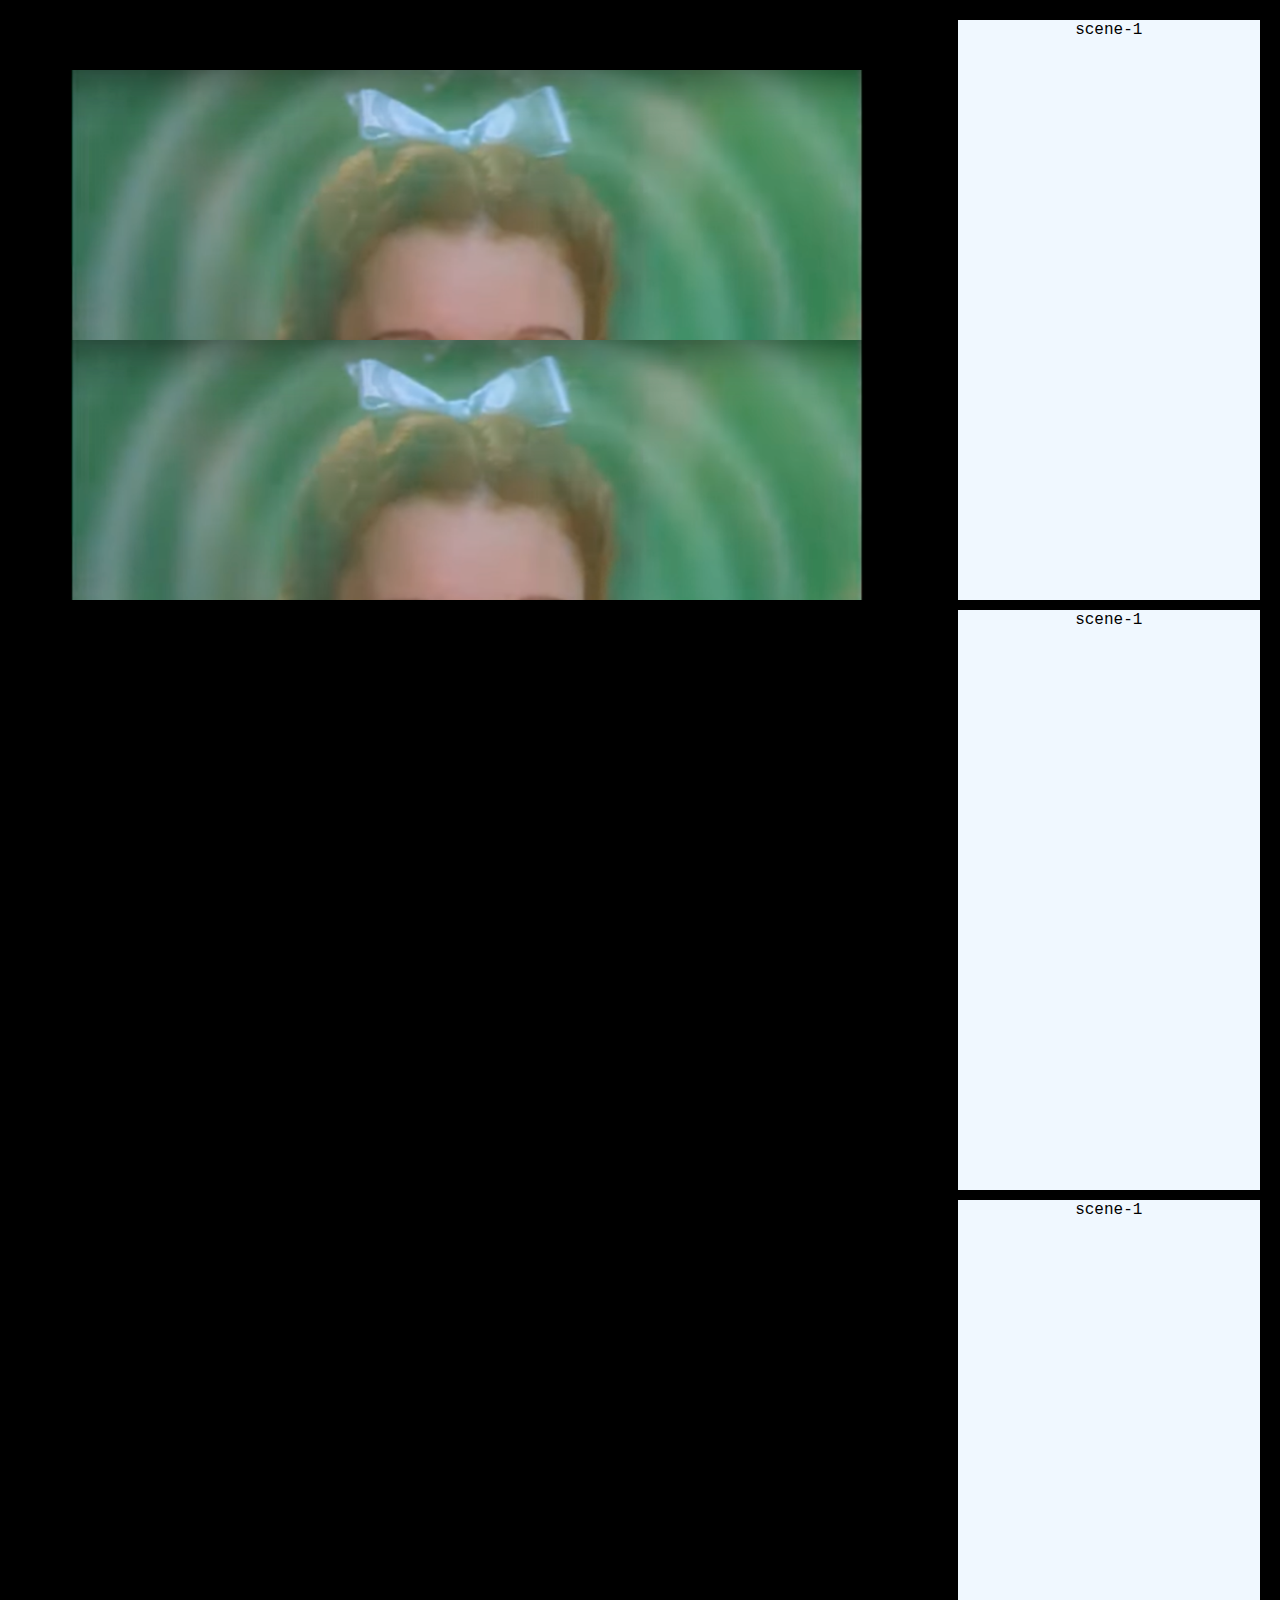
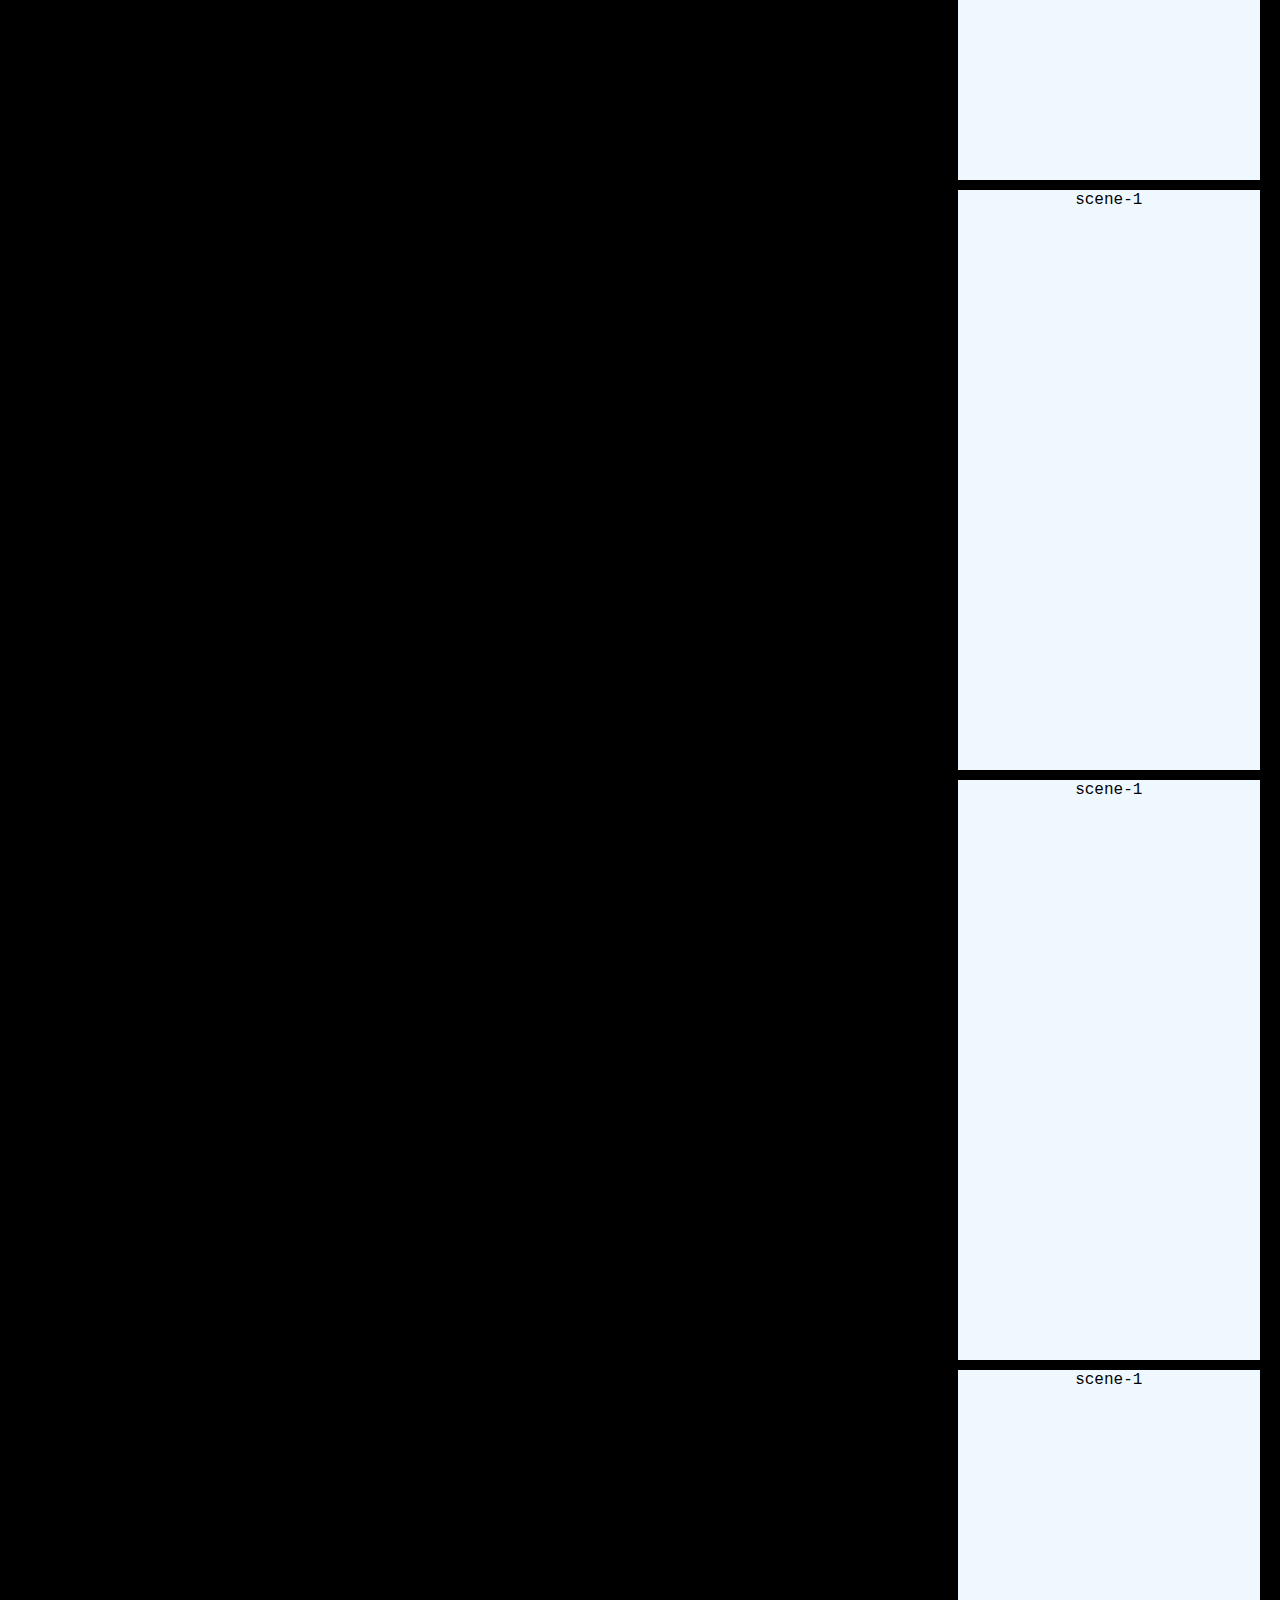
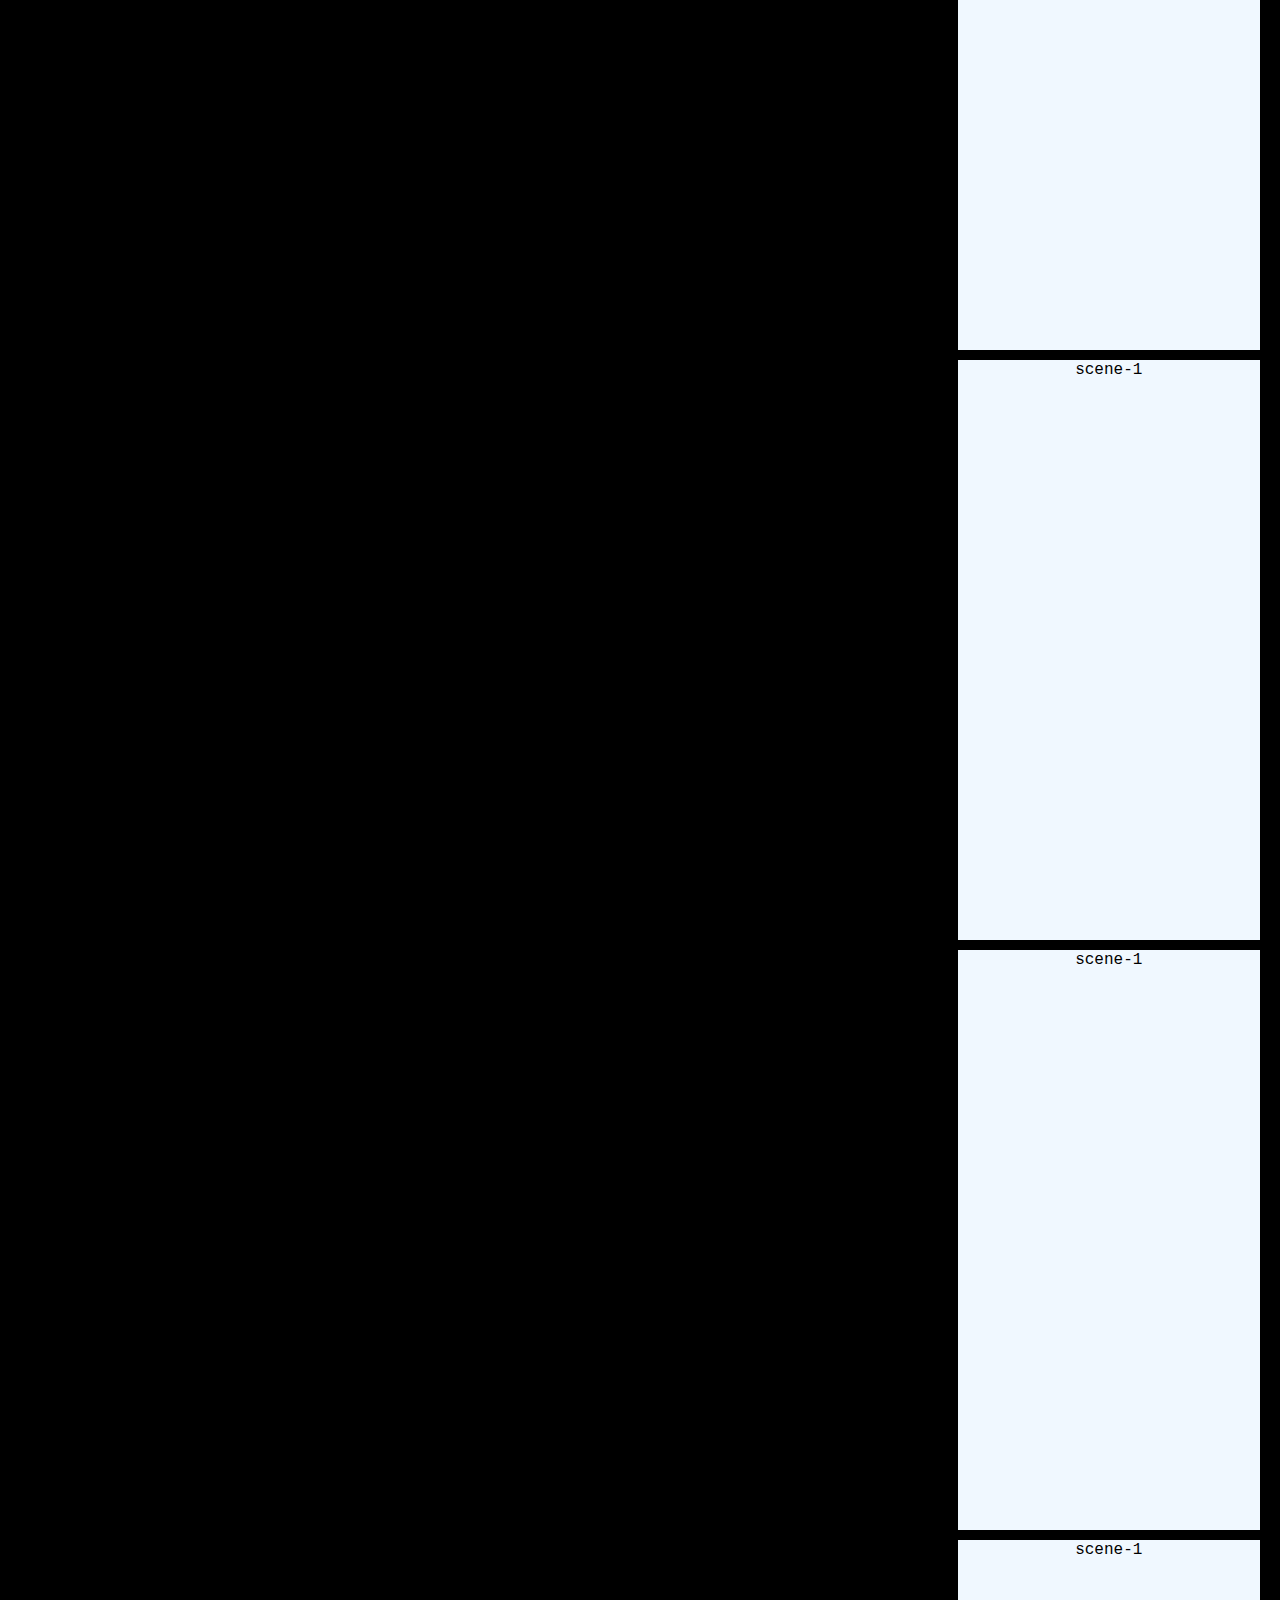
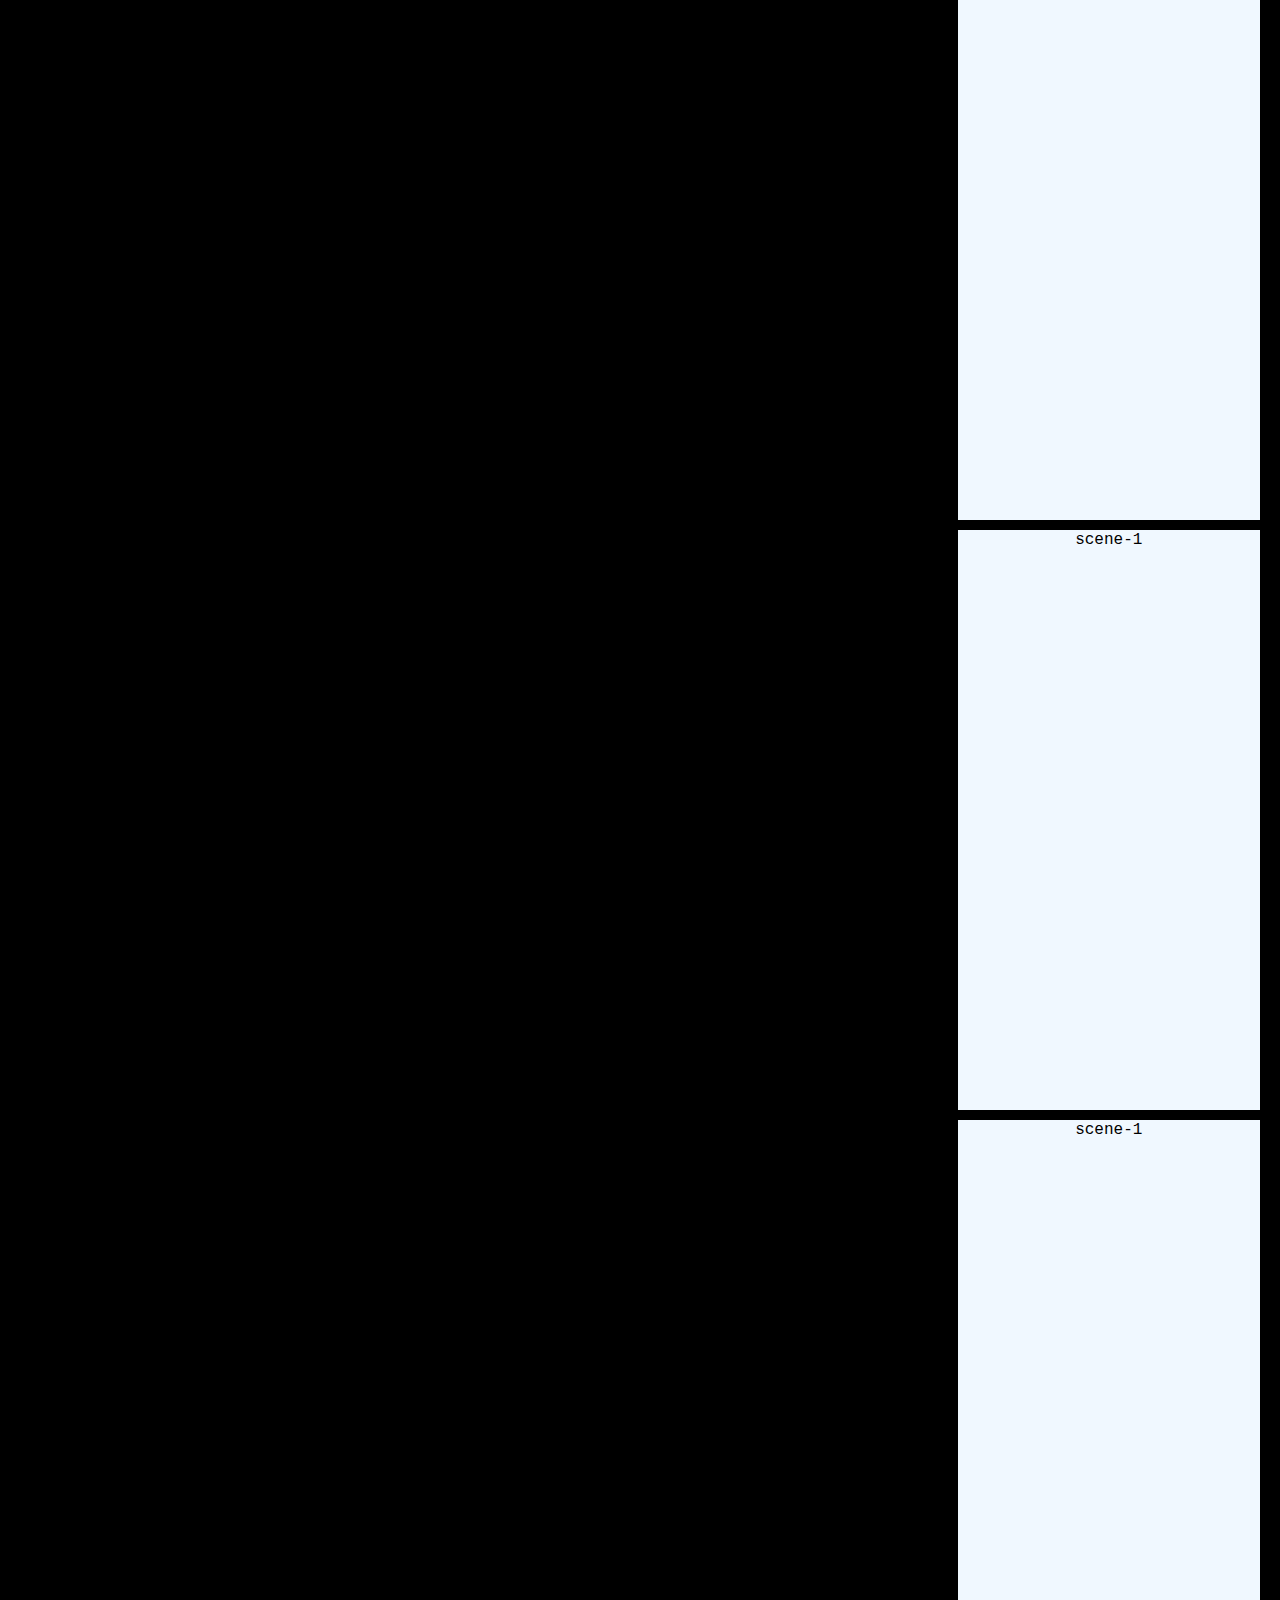
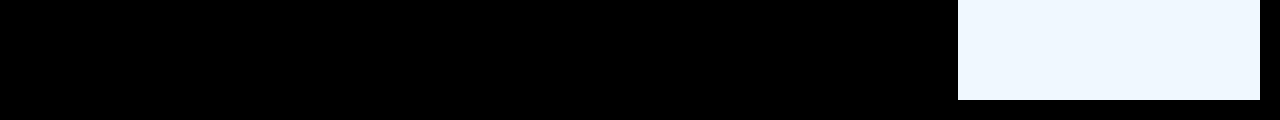
==== commit c9bfe362: "ush" ====
--- a/index copy.html
+++ b/index copy.html
@@ -17,11 +17,11 @@
   <div class="main-container">
 
     <div class="grid-item">
-            <div class="scene-before"> <img src="./scene.png">
-                <div class="height"></div>
+            <div class="scene-before">
+                <div class="height"> <img src="./scene.png"></div>
             </div>
-            <div class="scene-after"> <img src="./scene.png">
-                <div class="height"></div>
+            <div class="scene-after">
+                <div class="height"> <img src="./scene.png"></div>
             </div>
     </div>
  <div class="info"> scene-1</div>
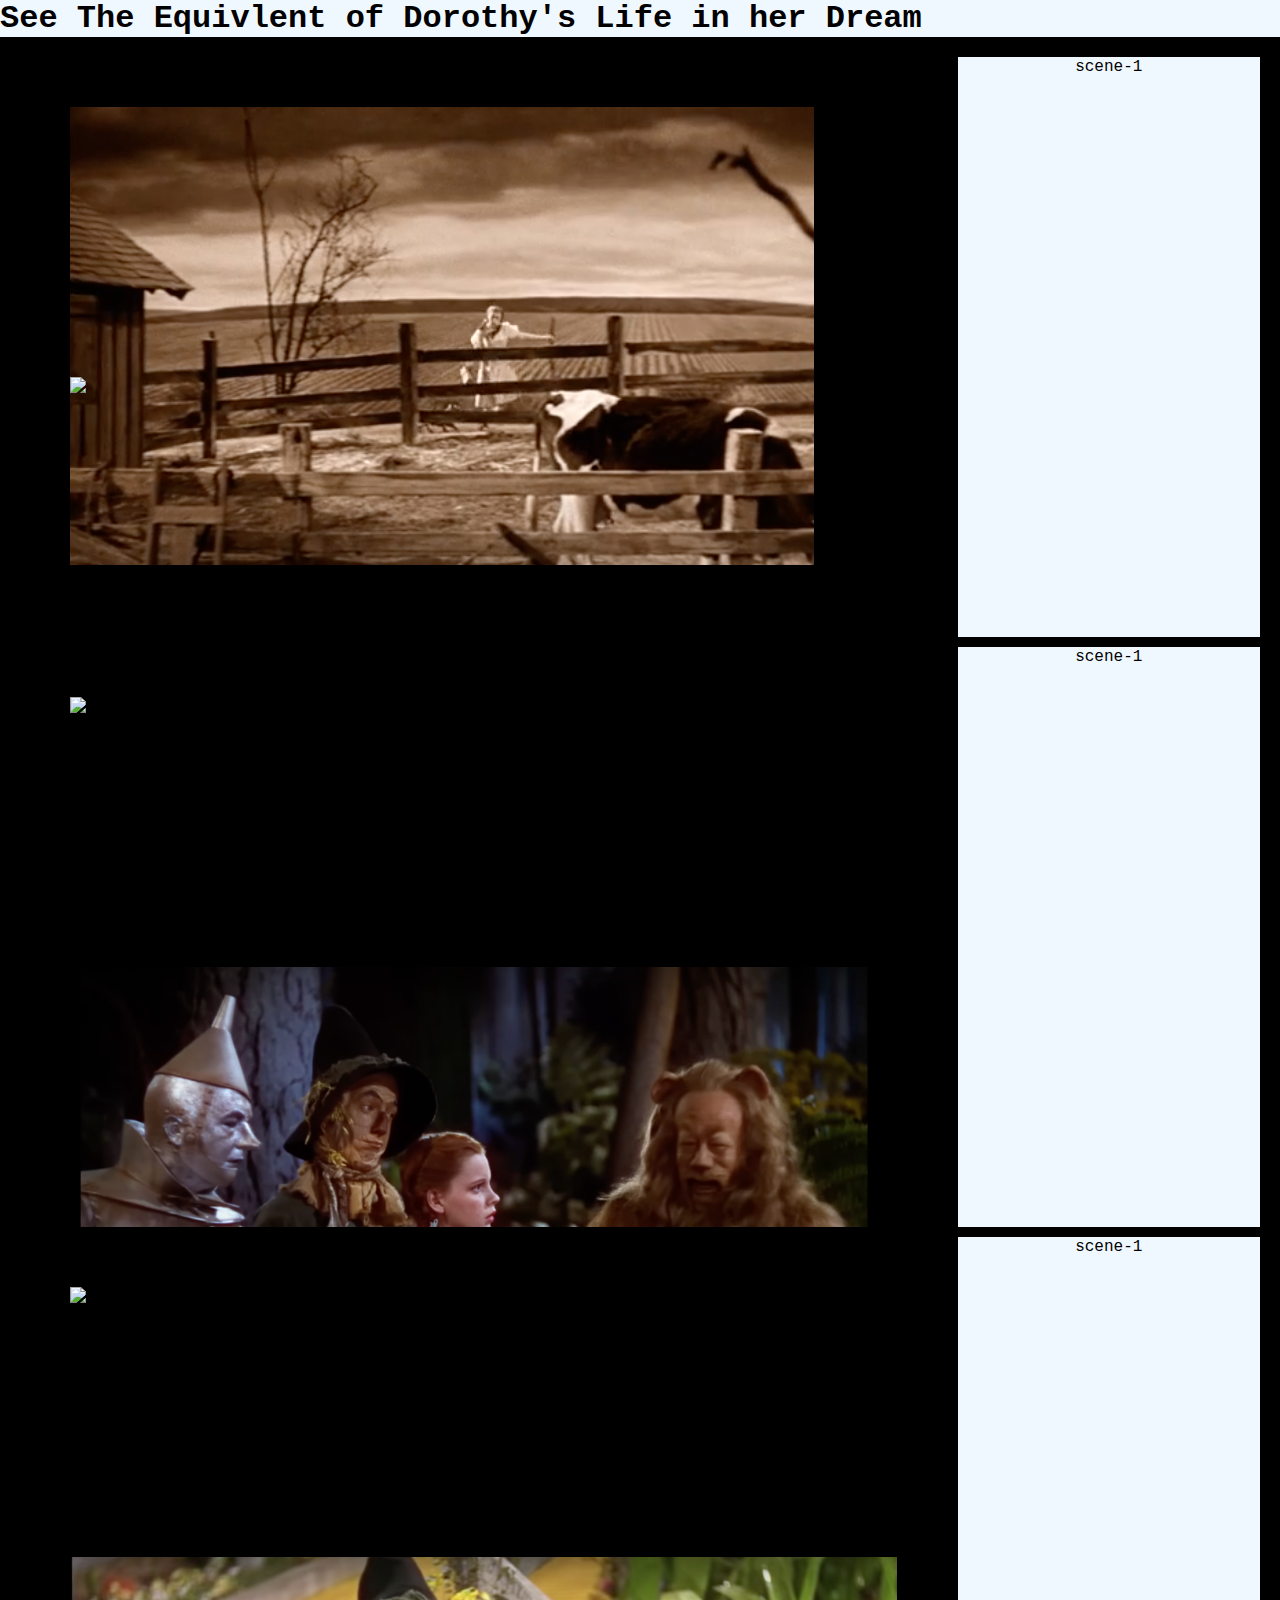
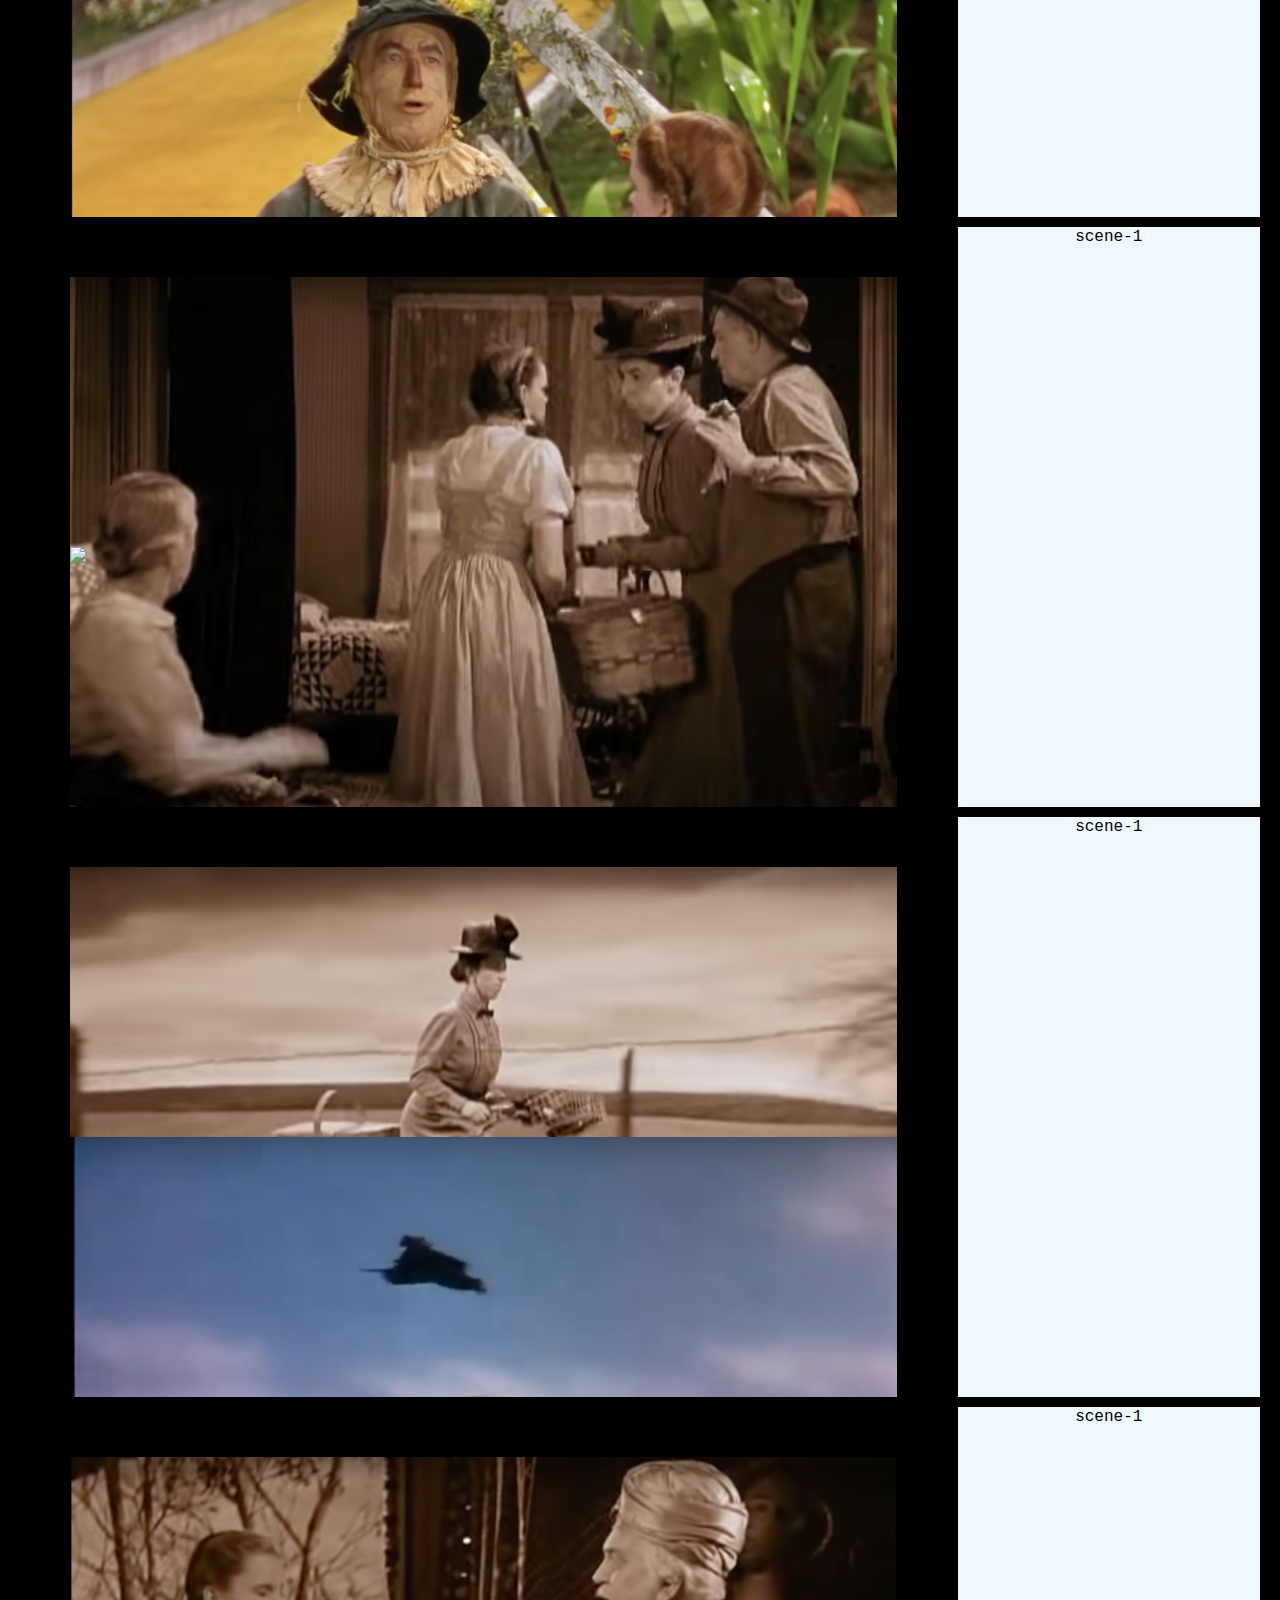
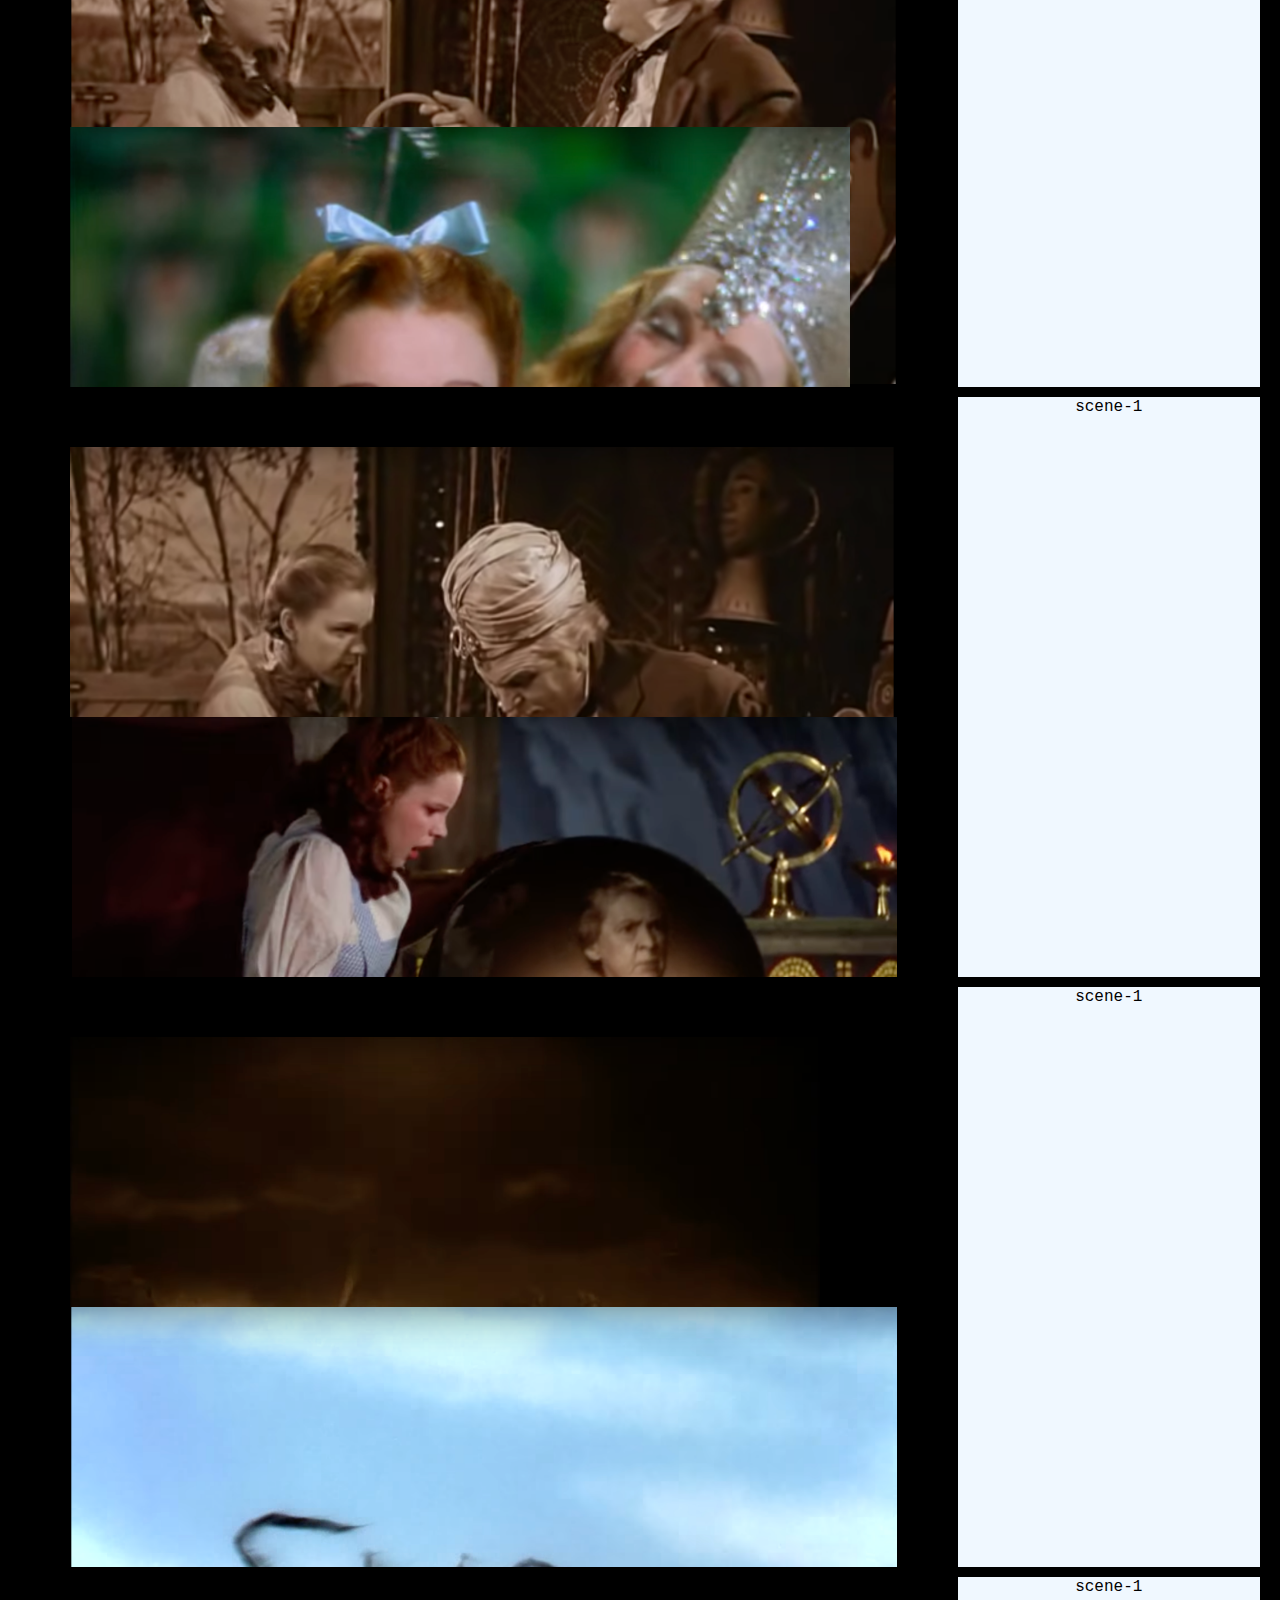
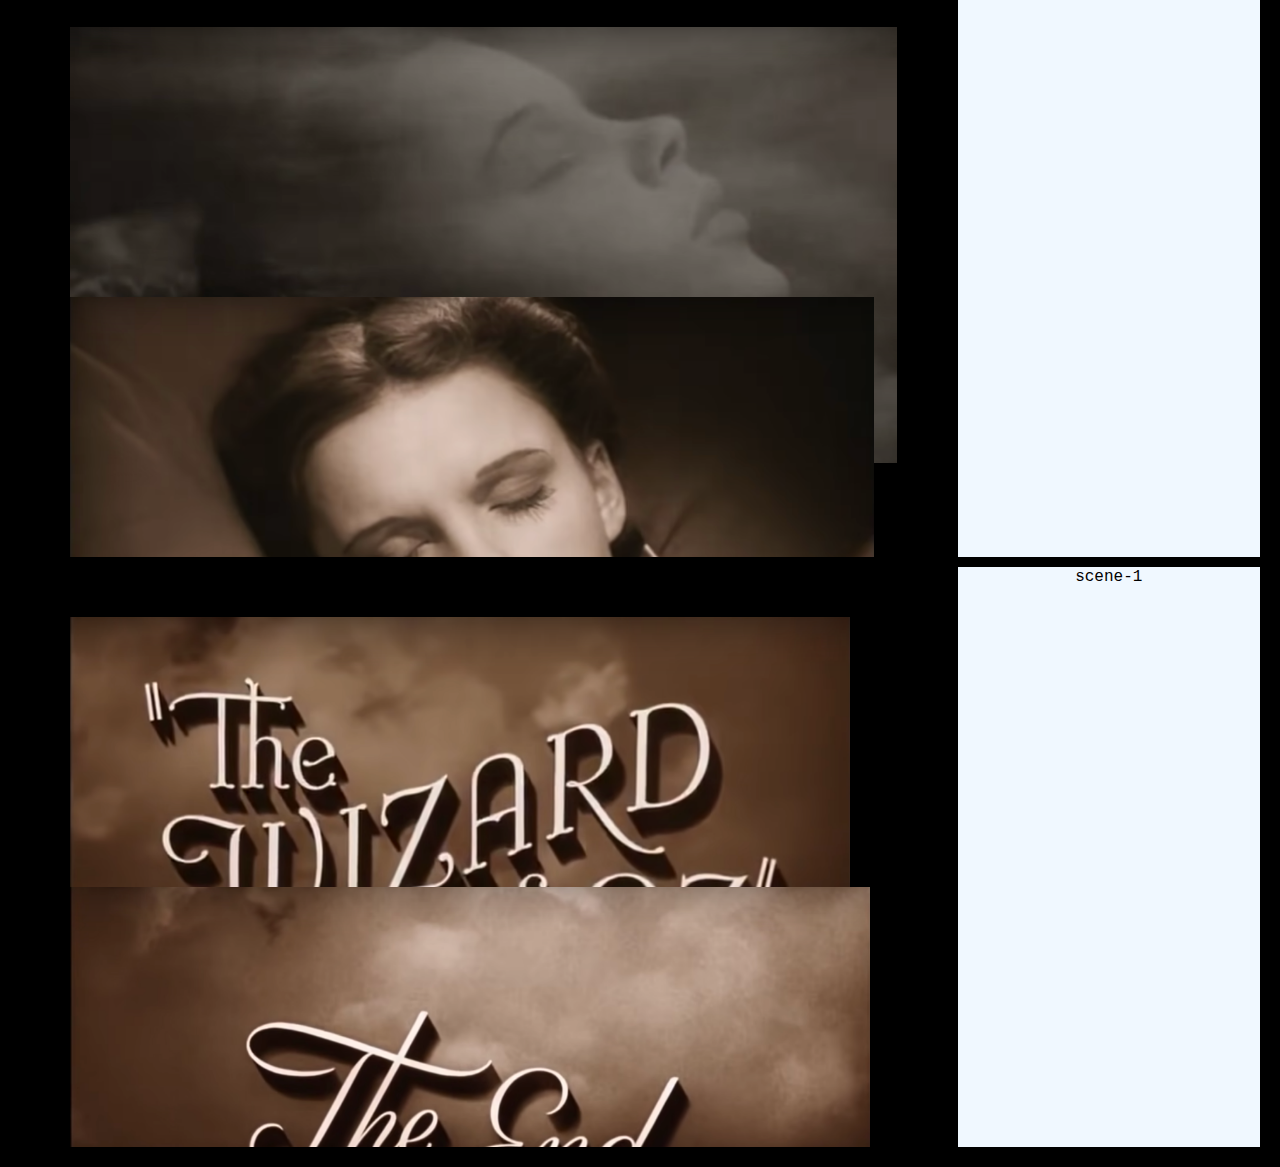
==== commit fe516096: "re" ====
--- a/index copy.html
+++ b/index copy.html
@@ -14,117 +14,109 @@
 </head>
 
 <body>
+    <div class="header"><h1>See The Equivlent of Dorothy's Life in her Dream</h1></div>
   <div class="main-container">
 
     <div class="grid-item">
             <div class="scene-before">
-                <div class="height"> <img src="./scene.png"></div>
+                <div class="height"><img src="./wizardofoz/1-1.png"></div>
             </div>
             <div class="scene-after">
-                <div class="height"> <img src="./scene.png"></div>
+                <div class="height"><img src="./wizardofoz/1-2.png"></div>
             </div>
     </div>
  <div class="info"> scene-1</div>
 
  <div class="grid-item">
     <div class="scene-before">
-        <div class="height"></div>
+        <div class="height"><img src="./wizardofoz/2-1.png"></div>
     </div>
     <div class="scene-after">
-        <div class="height"></div>
+        <div class="height"><img src="./wizardofoz/2-2.png"></div>
     </div>
 </div>
 <div class="info"> scene-1</div>
 
 <div class="grid-item">
     <div class="scene-before">
-        <div class="height"></div>
+        <div class="height"><img src="./wizardofoz/3-1.png"></div>
     </div>
     <div class="scene-after">
-        <div class="height"></div>
+        <div class="height"><img src="./wizardofoz/3-2.png"></div>
     </div>
 </div>
 <div class="info"> scene-1</div>
 
 <div class="grid-item">
     <div class="scene-before">
-        <div class="height"></div>
+        <div class="height"><img src="./wizardofoz/4-1.png"></div>
     </div>
     <div class="scene-after">
-        <div class="height"></div>
+        <div class="height"><img src="./wizardofoz/4-2.png"></div>
     </div>
 </div>
 <div class="info"> scene-1</div>
 
 <div class="grid-item">
     <div class="scene-before">
-        <div class="height"></div>
+        <div class="height"><img src="./wizardofoz/5-1.png"></div>
     </div>
     <div class="scene-after">
-        <div class="height"></div>
+        <div class="height"><img src="./wizardofoz/5-2.png"></div>
     </div>
 </div>
 <div class="info"> scene-1</div>
 
 <div class="grid-item">
     <div class="scene-before">
-        <div class="height"></div>
+        <div class="height"><img src="./wizardofoz/6-1.png"></div>
     </div>
     <div class="scene-after">
-        <div class="height"></div>
+        <div class="height"><img src="./wizardofoz/6-2.png"></div>
     </div>
 </div>
 <div class="info"> scene-1</div>
 
 <div class="grid-item">
     <div class="scene-before">
-        <div class="height"></div>
+        <div class="height"><img src="./wizardofoz/7-1.png"></div>
     </div>
     <div class="scene-after">
-        <div class="height"></div>
+        <div class="height"><img src="./wizardofoz/7-2.png"></div>
     </div>
 </div>
 <div class="info"> scene-1</div>
 
 <div class="grid-item">
     <div class="scene-before">
-        <div class="height"></div>
+        <div class="height"><img src="./wizardofoz/8-1.png"></div>
     </div>
     <div class="scene-after">
-        <div class="height"></div>
+        <div class="height"><img src="./wizardofoz/8-2.png"></div>
     </div>
 </div>
 <div class="info"> scene-1</div>
 
 <div class="grid-item">
     <div class="scene-before">
-        <div class="height"></div>
+        <div class="height"><img src="./wizardofoz/9-1.png"></div>
     </div>
     <div class="scene-after">
-        <div class="height"></div>
+        <div class="height"><img src="./wizardofoz/9-2.png"></div>
     </div>
 </div>
 <div class="info"> scene-1</div>
 
 <div class="grid-item">
     <div class="scene-before"> 
-        <div class="height"></div>
+        <div class="height"><img src="./wizardofoz/10-1.png"></div>
     </div>
     <div class="scene-after">
-        <div class="height"></div>
+        <div class="height"><img src="./wizardofoz/10-2.png"></div>
     </div>
 </div>
 <div class="info"> scene-1</div>
 
-<div class="grid-item">
-    <div class="scene-before">
-        <div class="height"></div>
-    </div>
-    <div class="scene-after">
-        <div class="height"></div>
-    </div>
-</div>
-<div class="info"> scene-1</div>
 
   
 
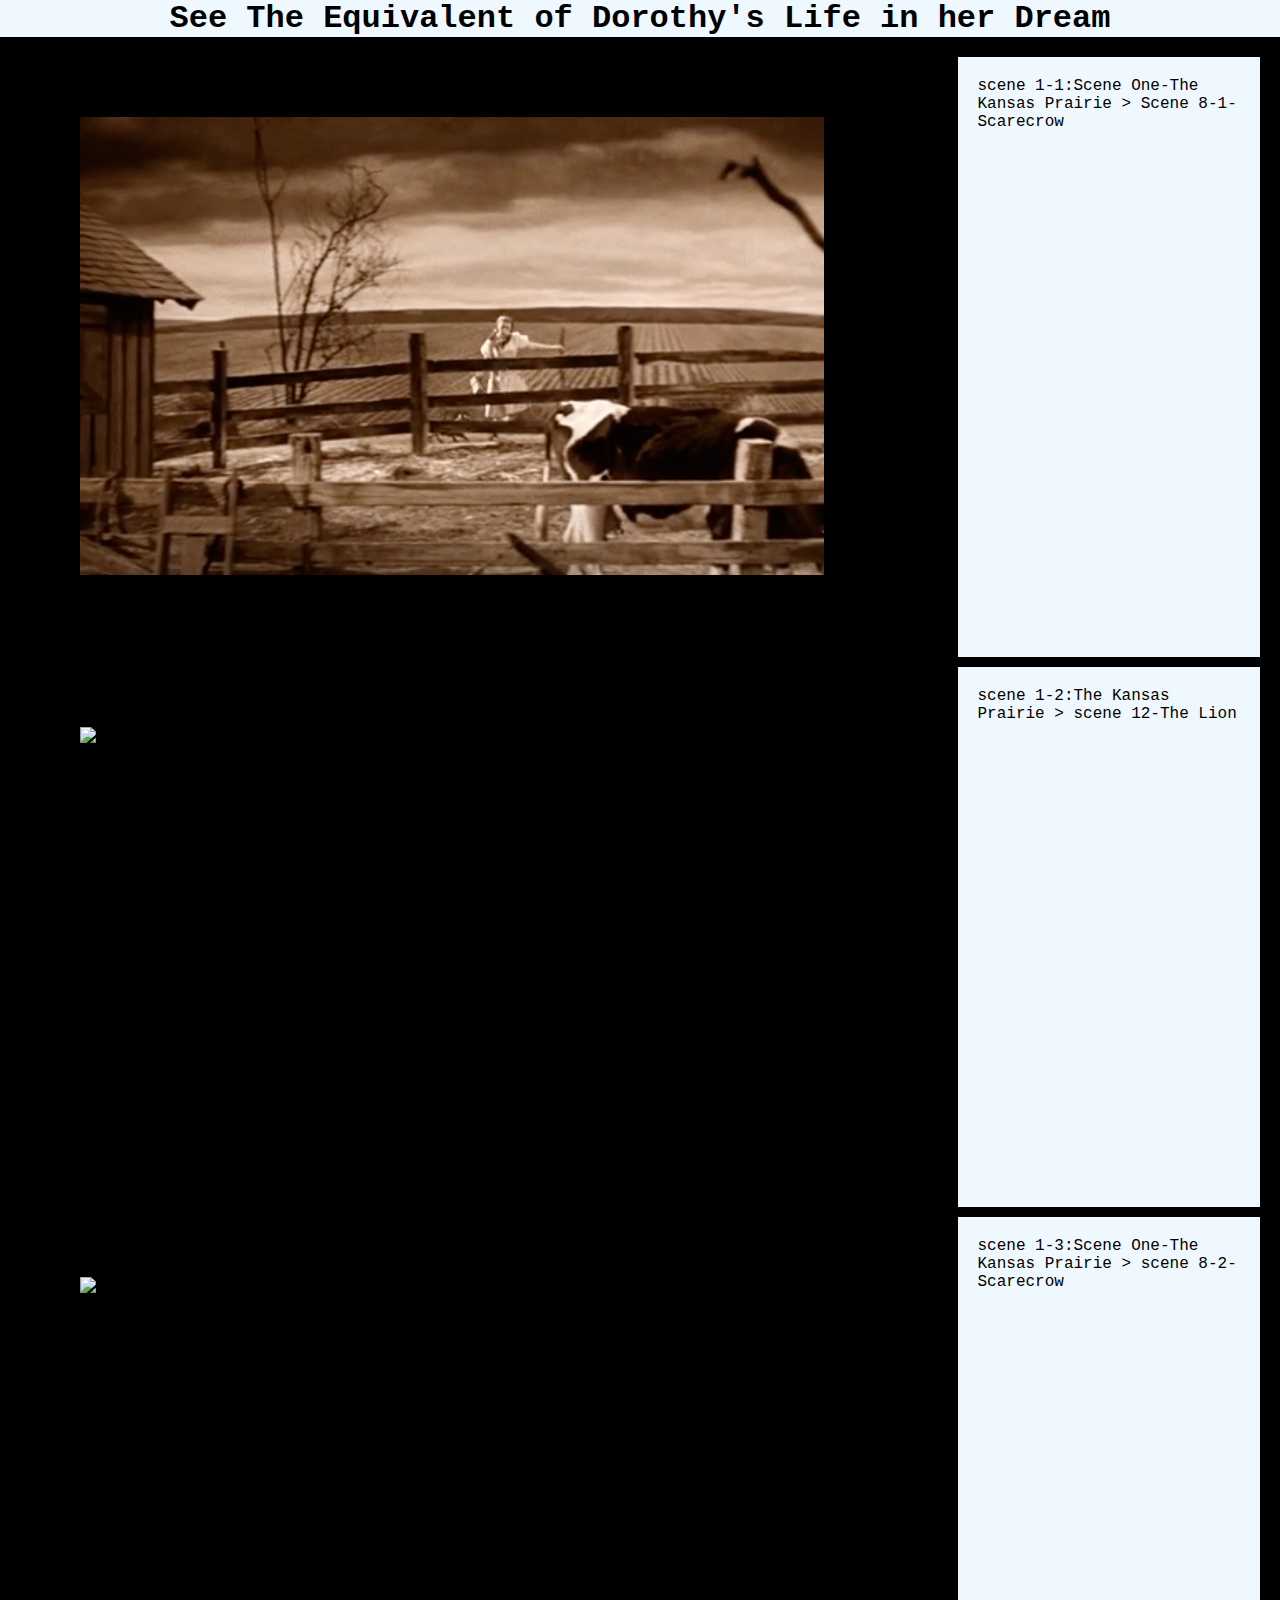
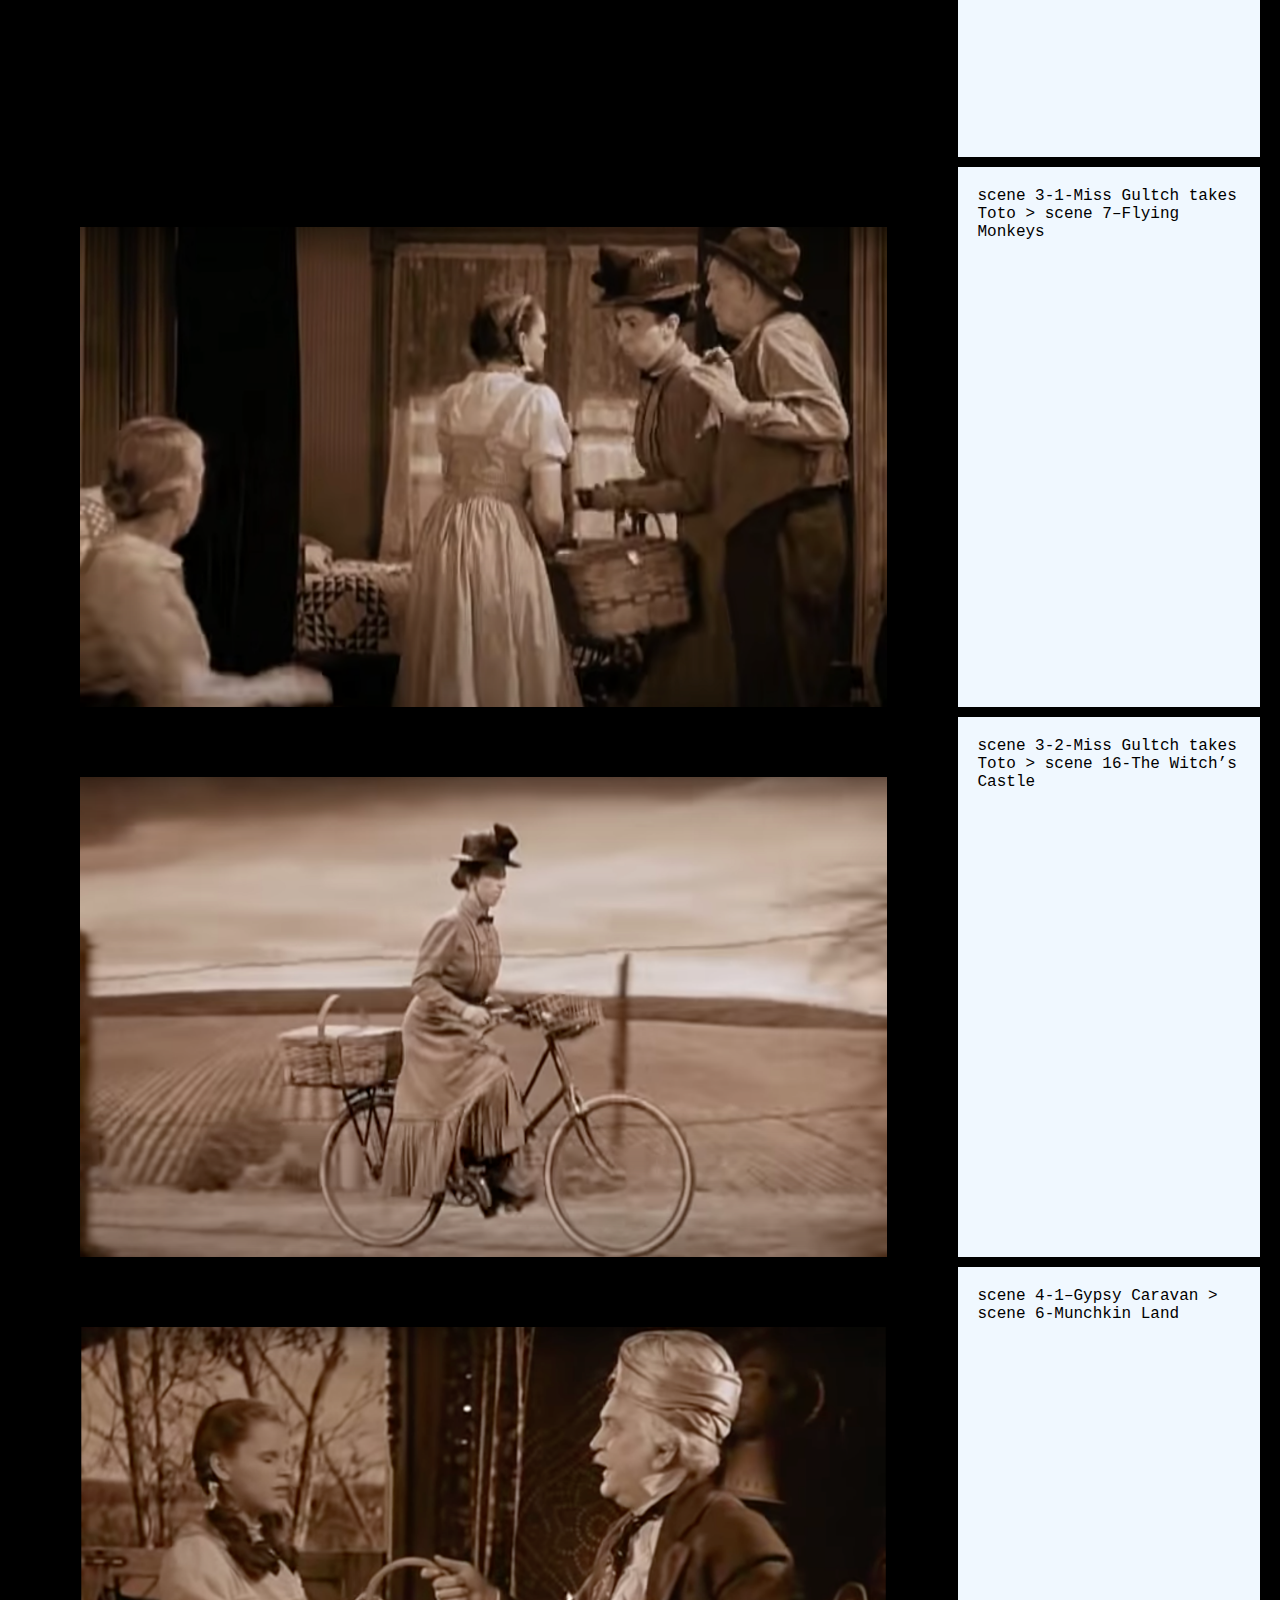
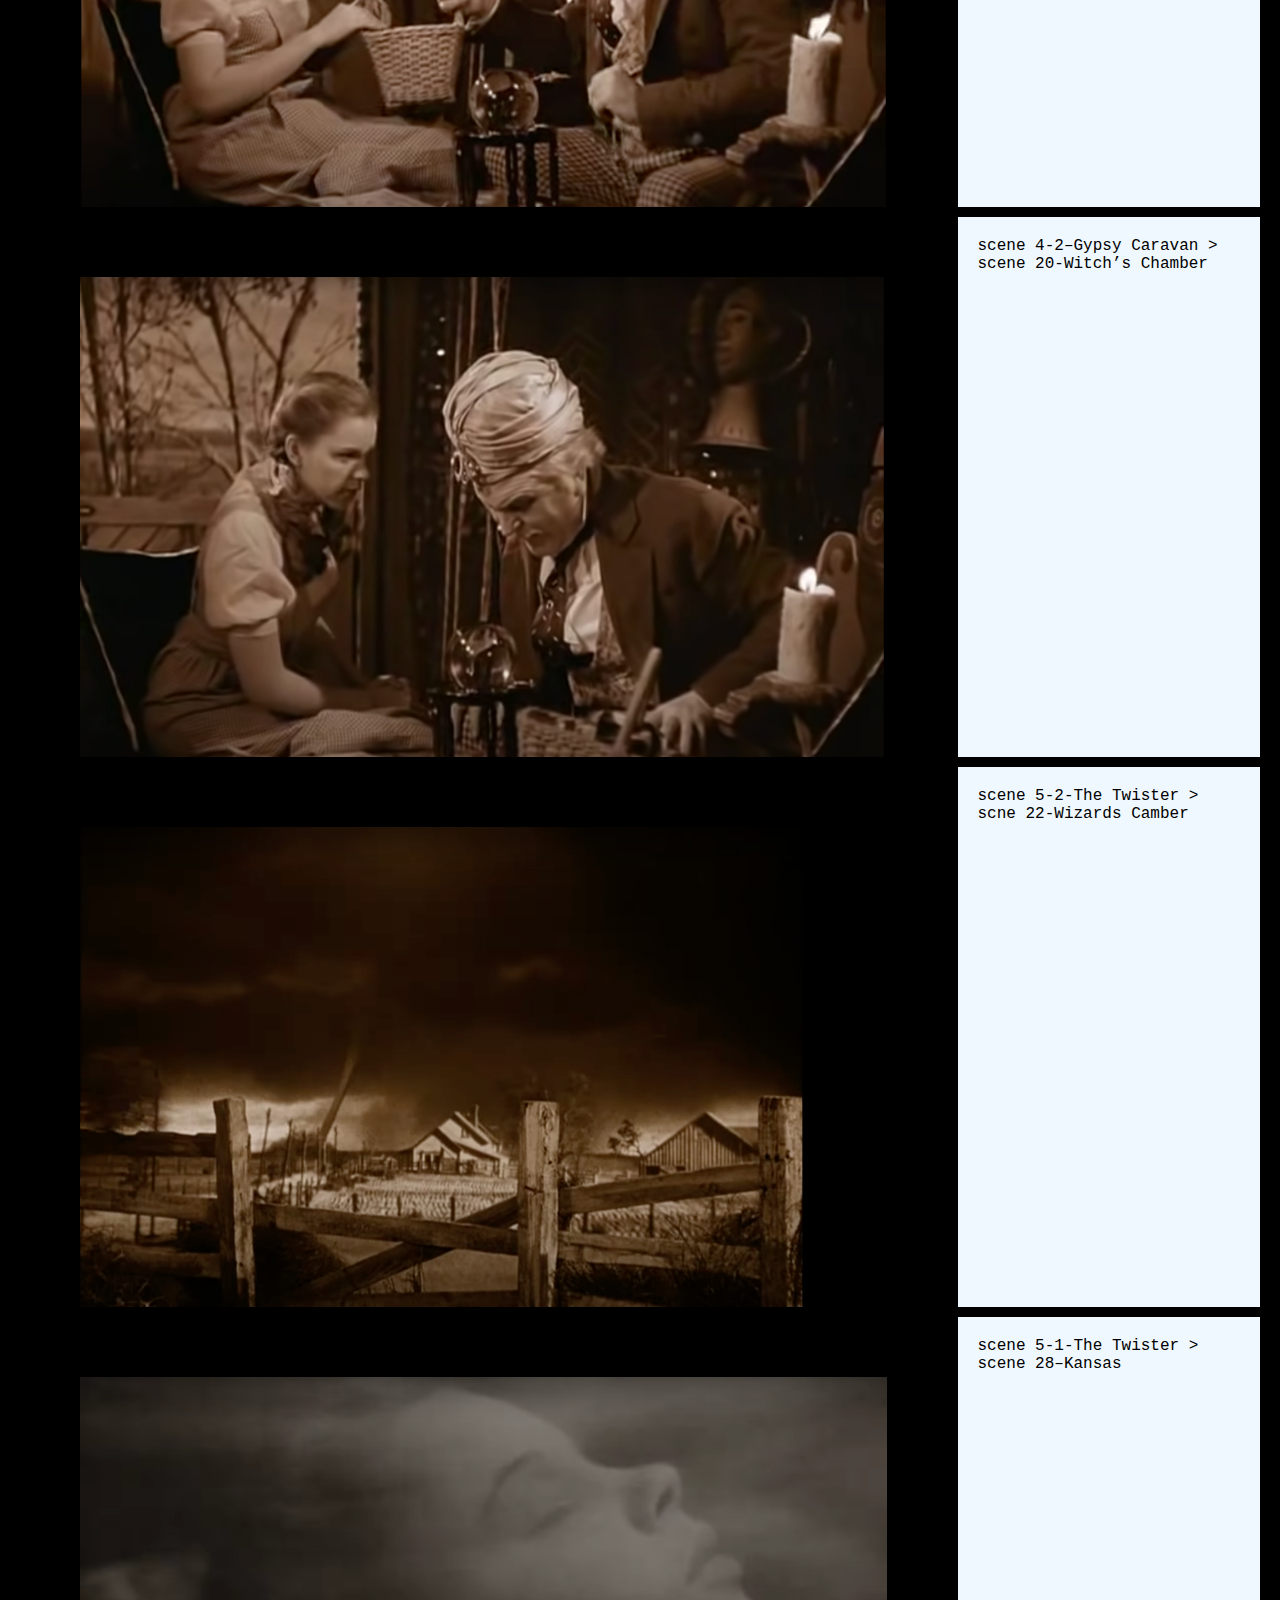
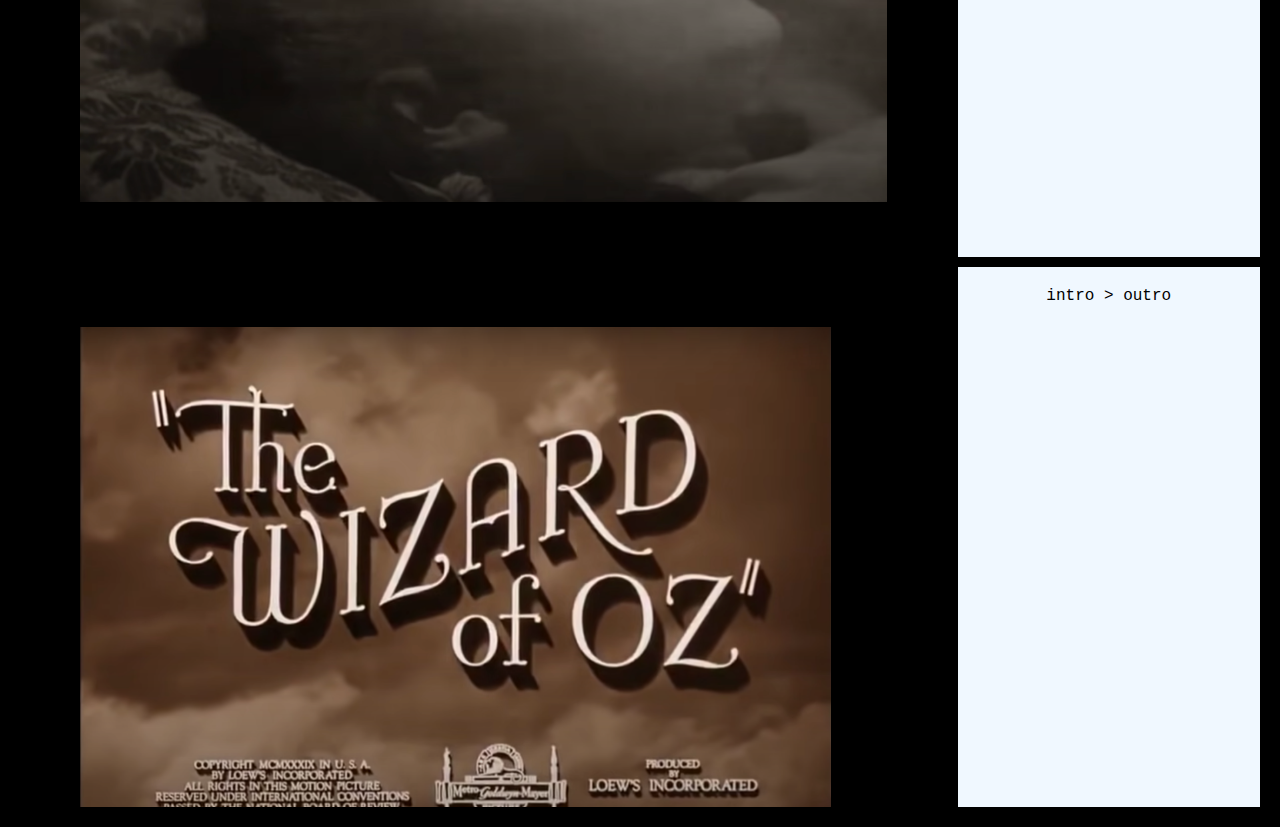
==== commit 845496b1: "up" ====
--- a/index copy.html
+++ b/index copy.html
@@ -14,7 +14,7 @@
 </head>
 
 <body>
-    <div class="header"><h1>See The Equivlent of Dorothy's Life in her Dream</h1></div>
+    <div class="header"><h1>See The Equivalent of Dorothy's Life in her Dream</h1></div>
   <div class="main-container">
 
     <div class="grid-item">
@@ -25,7 +25,7 @@
                 <div class="height"><img src="./wizardofoz/1-2.png"></div>
             </div>
     </div>
- <div class="info"> scene-1</div>
+ <div class="info"> scene 1-1:Scene One-The Kansas Prairie > Scene 8-1-Scarecrow </div>
 
  <div class="grid-item">
     <div class="scene-before">
@@ -35,7 +35,7 @@
         <div class="height"><img src="./wizardofoz/2-2.png"></div>
     </div>
 </div>
-<div class="info"> scene-1</div>
+<div class="info"> scene 1-2:The Kansas Prairie > scene 12-The Lion </div>
 
 <div class="grid-item">
     <div class="scene-before">
@@ -45,7 +45,7 @@
         <div class="height"><img src="./wizardofoz/3-2.png"></div>
     </div>
 </div>
-<div class="info"> scene-1</div>
+<div class="info"> scene 1-3:Scene One-The Kansas Prairie > scene 8-2-Scarecrow</div>
 
 <div class="grid-item">
     <div class="scene-before">
@@ -55,17 +55,17 @@
         <div class="height"><img src="./wizardofoz/4-2.png"></div>
     </div>
 </div>
-<div class="info"> scene-1</div>
+<div class="info">scene 3-1-Miss Gultch takes Toto > scene 7–Flying Monkeys  </div>
 
 <div class="grid-item">
     <div class="scene-before">
         <div class="height"><img src="./wizardofoz/5-1.png"></div>
     </div>
     <div class="scene-after">
-        <div class="height"><img src="./wizardofoz/5-2.png"></div>
+        <div class="height"><img src="./wizardofoz/toto.png"></div>
     </div>
 </div>
-<div class="info"> scene-1</div>
+<div class="info">scene 3-2-Miss Gultch takes Toto > scene 16-The Witch’s Castle</div>
 
 <div class="grid-item">
     <div class="scene-before">
@@ -75,7 +75,7 @@
         <div class="height"><img src="./wizardofoz/6-2.png"></div>
     </div>
 </div>
-<div class="info"> scene-1</div>
+<div class="info">scene 4-1–Gypsy Caravan > scene 6-Munchkin Land </div>
 
 <div class="grid-item">
     <div class="scene-before">
@@ -85,7 +85,7 @@
         <div class="height"><img src="./wizardofoz/7-2.png"></div>
     </div>
 </div>
-<div class="info"> scene-1</div>
+<div class="info">scene 4-2–Gypsy Caravan > scene 20-Witch’s Chamber</div>
 
 <div class="grid-item">
     <div class="scene-before">
@@ -95,7 +95,7 @@
         <div class="height"><img src="./wizardofoz/8-2.png"></div>
     </div>
 </div>
-<div class="info"> scene-1</div>
+<div class="info">scene 5-2-The Twister > scne 22-Wizards Camber</div>
 
 <div class="grid-item">
     <div class="scene-before">
@@ -105,7 +105,7 @@
         <div class="height"><img src="./wizardofoz/9-2.png"></div>
     </div>
 </div>
-<div class="info"> scene-1</div>
+<div class="info">scene 5-1-The Twister  > scene 28–Kansas</div>
 
 <div class="grid-item">
     <div class="scene-before"> 
@@ -115,7 +115,7 @@
         <div class="height"><img src="./wizardofoz/10-2.png"></div>
     </div>
 </div>
-<div class="info"> scene-1</div>
+<div class="info">intro > outro</div>
 
 
   
--- a/style.css
+++ b/style.css
@@ -10,14 +10,6 @@
     font-size: 1.6rem; 
     }
     
-    @font-face {
-    font-family: "Neue Haas Black";
-    src: url('./fonts/neue-haas/NHaasGroteskDSPro-95Blk.woff') format('woff'),
-         url('./fonts/neue-haas/NHaasGroteskDSPro-95Blk.woff2') format('woff2');
-    font-weight: 400;
-    font-style: normal;
-    font-display: swap;
-    }
 
 html{
     font-size: 10px;
@@ -26,6 +18,7 @@
 
 h1{
     background-color: aliceblue;
+    text-align:center;
 }
 
 .main-container{
@@ -35,6 +28,7 @@
     display: grid;
     padding: 20px;
     grid-template-columns: repeat(auto-fit, minmax(200px, 1fr));
+    grid-template-rows: minmax(600px, 1fr);
     column-gap: 1rem;
     row-gap: 1rem;
 }
@@ -43,6 +37,7 @@
     grid-column: span 3;
     overflow: auto;
     padding: 20px;
+    height: 60vh;
 }
 
 .scene-before {
@@ -50,8 +45,10 @@
     display: grid;
     /* background-image: url("scene.png"); */
     background-size: cover;
-    grid-template-rows: 1fr 1fr;
+    grid-template-rows: 1fr 2fr;
     /* background-color: blue; */
+    /* position: relative; */
+  
 }
 
 .scene-after{
@@ -59,11 +56,14 @@
     display: grid;
     grid-template-rows: 1fr 1fr;
     /* background-color: red; */
+    /* position: relative; */
+
+
 }
 
 .scene-after,
 .scene-before{
-    height: 30vh;
+    height: 60vh;
 }
 
 .height{
@@ -80,12 +80,15 @@
     display: flex;
     justify-content: space-around;
     align align-items: center;
-    padding: 1px;
+    padding: 20px;
 
 }
 
 img{
     max-width: 100%;
     max-height: 100%;
-    display: block;
-}+    margin: auto;
+    padding: 1rem;
+    /* display: grid; */
+    
+} 